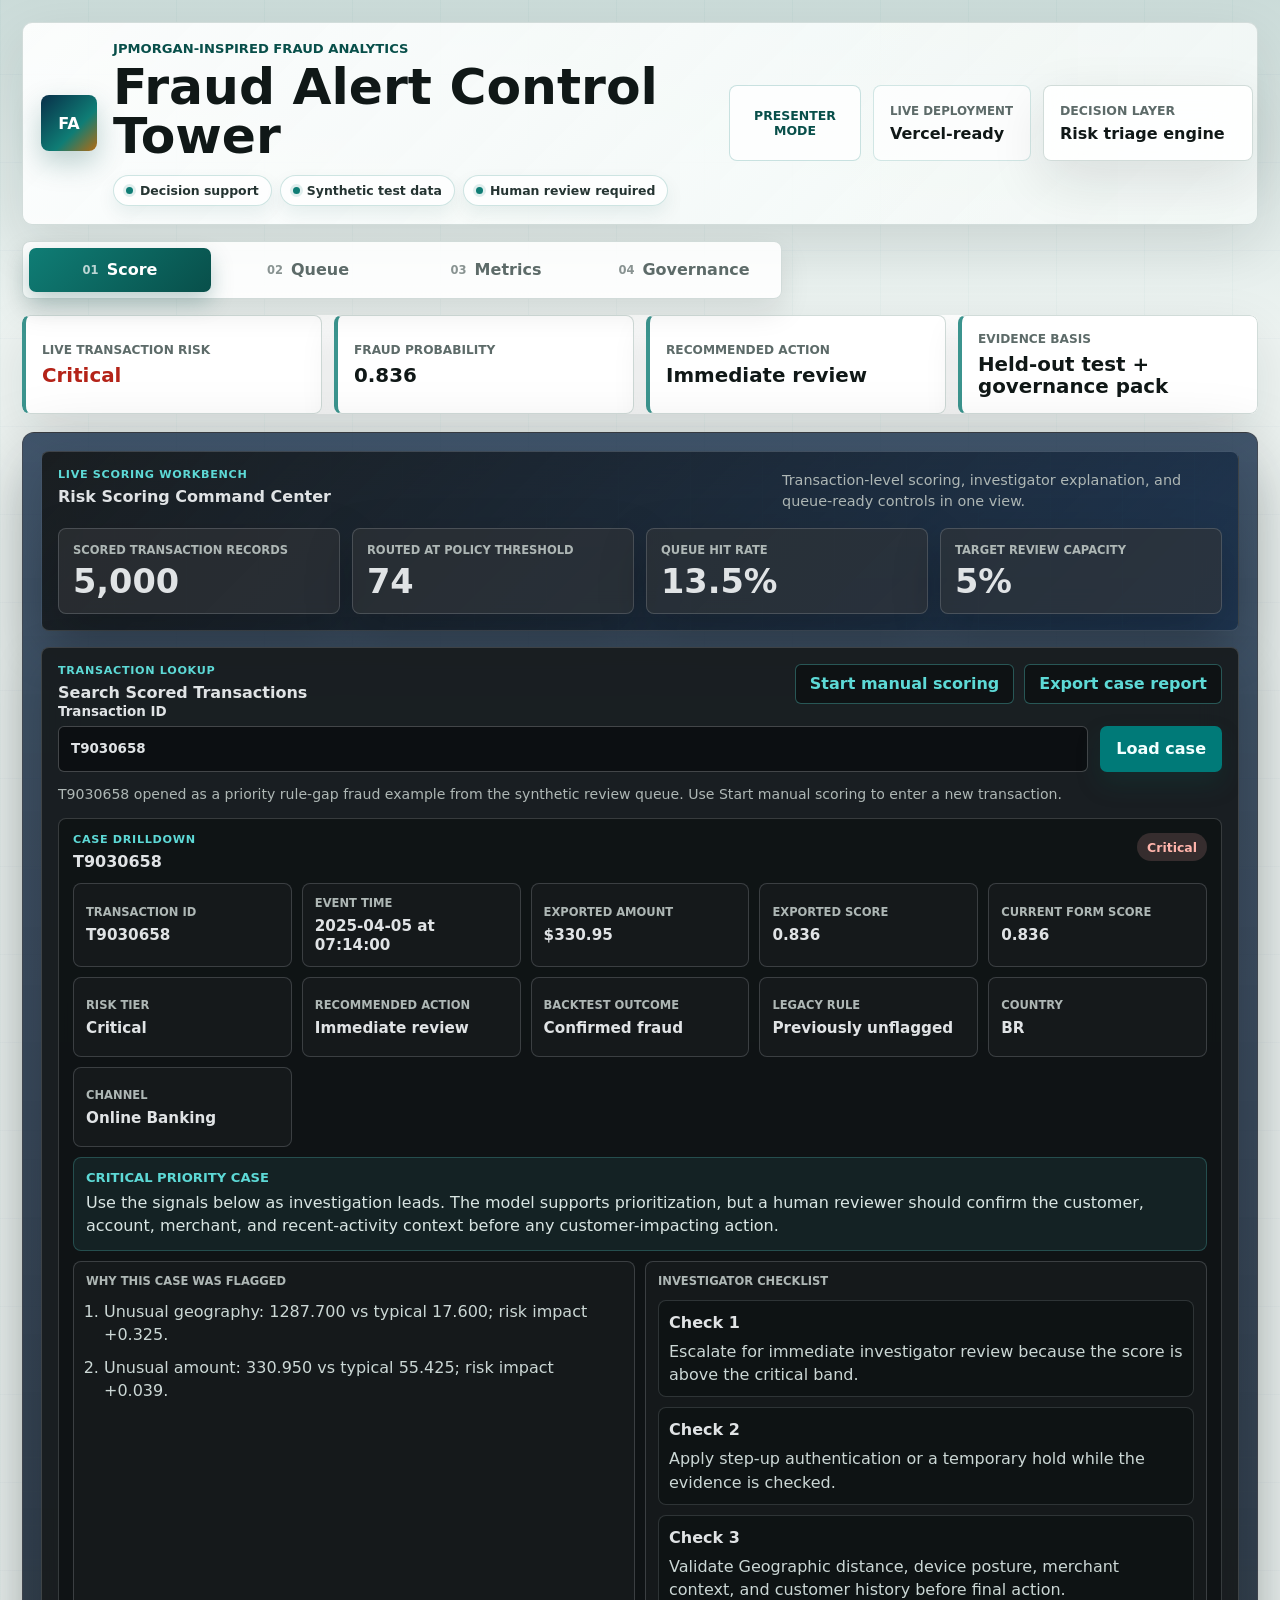
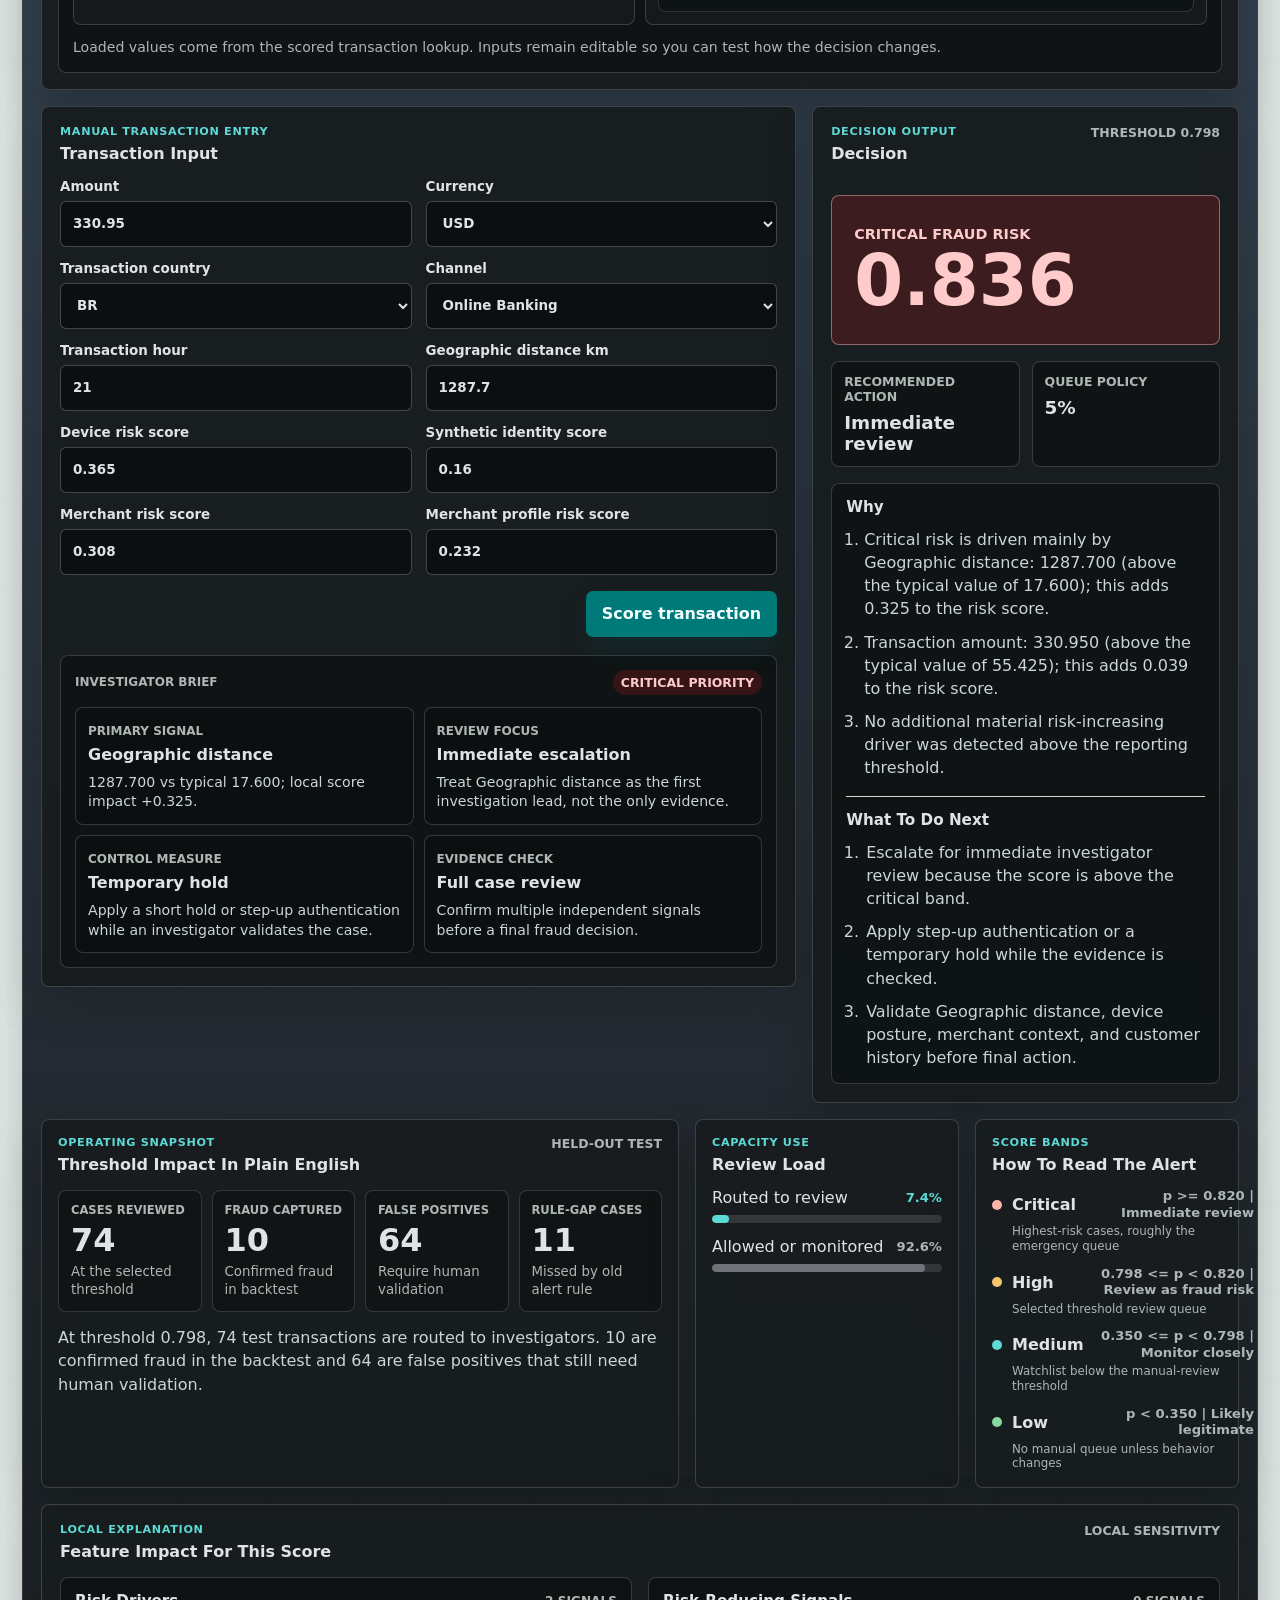
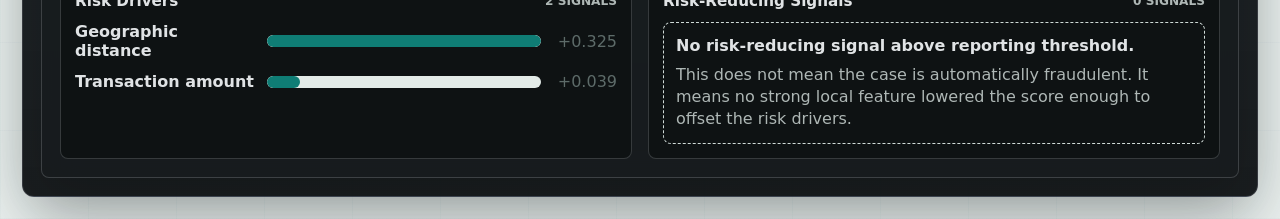
==== app/index.html @ 6a403999 "Polish reviewer-ready app defaults" ====
<!doctype html>
<html lang="en">
  <head>
    <meta charset="utf-8" />
    <meta name="viewport" content="width=device-width, initial-scale=1" />
    <title>Fraud Alert Control Tower</title>
    <link rel="icon" href="data:image/svg+xml,%3Csvg xmlns='http://www.w3.org/2000/svg' viewBox='0 0 64 64'%3E%3Crect width='64' height='64' rx='10' fill='%23084f4a'/%3E%3Ctext x='32' y='39' font-size='22' text-anchor='middle' fill='white' font-family='Arial' font-weight='700'%3EFA%3C/text%3E%3C/svg%3E" />
    <link rel="stylesheet" href="./styles.css" />
  </head>
  <body>
    <main class="app-shell">
      <section class="workspace">
        <header class="topbar">
          <div class="brand-cluster">
            <div class="brand-mark" aria-hidden="true">FA</div>
            <div>
              <p class="eyebrow">JPMorgan-inspired fraud analytics</p>
              <h1>Fraud Alert Control Tower</h1>
              <div class="system-badges" aria-label="System status">
                <span><i aria-hidden="true"></i>Decision support</span>
                <span><i aria-hidden="true"></i>Synthetic test data</span>
                <span><i aria-hidden="true"></i>Human review required</span>
              </div>
            </div>
          </div>
          <div class="topbar-stack">
            <button id="presenterModeToggle" class="presenter-toggle" type="button" aria-pressed="false">
              Presenter Mode
            </button>
            <div class="deployment-chip">
              <span>Live deployment</span>
              <strong>Vercel-ready</strong>
            </div>
            <div class="model-chip">
              <span class="chip-label">Decision layer</span>
              <strong id="modelName">Risk triage engine</strong>
            </div>
          </div>
        </header>

        <nav class="tabbar" aria-label="Control tower views">
          <button class="tab-button active build-explain" type="button" data-tab="score" data-build-note="Uses exported model logic in model.json, frontend scoring in app.js, and selected fraud features to calculate the transaction risk score."><span>01</span> Score</button>
          <button class="tab-button build-explain" type="button" data-tab="queue" data-build-note="Uses scored transaction records from dashboard-data.json and transaction-lookup.json to prioritize investigator workload."><span>02</span> Queue</button>
          <button class="tab-button build-explain" type="button" data-tab="metrics" data-build-note="Shows held-out test results, false positives, fraud capture, threshold capacity, and alert economics."><span>03</span> Metrics</button>
          <button class="tab-button build-explain" type="button" data-tab="governance" data-build-note="Summarizes the model card, threshold memo, human-review control, production limitations, and monitoring plan."><span>04</span> Governance</button>
        </nav>

        <section class="panel live-strip" aria-live="polite">
          <div>
            <span>Live transaction risk</span>
            <strong id="liveRiskTier" class="critical">Critical</strong>
          </div>
          <div>
            <span>Fraud probability</span>
            <strong id="liveProbability">0.836</strong>
          </div>
          <div>
            <span>Recommended action</span>
            <strong id="liveAction">Immediate review</strong>
          </div>
          <div>
            <span>Evidence basis</span>
            <strong id="liveModelName">Held-out test + governance pack</strong>
          </div>
        </section>

        <section id="scoreView" class="tab-view active analyst-score-view">
          <section class="analyst-command-panel build-explain" aria-label="Score command center overview" data-build-note="This score view combines the exported model, the live transaction form, local explanation logic, and queue policy into one analyst workbench.">
            <div class="analyst-command-title">
              <div>
                <span class="analyst-kicker">Live scoring workbench</span>
                <h2>Risk Scoring Command Center</h2>
              </div>
              <p>Transaction-level scoring, investigator explanation, and queue-ready controls in one view.</p>
            </div>
            <div class="analyst-overview-grid">
              <article>
                <span>Scored transaction records</span>
                <strong>5,000</strong>
              </article>
              <article>
                <span>Routed at policy threshold</span>
                <strong>74</strong>
              </article>
              <article>
                <span>Queue hit rate</span>
                <strong>13.5%</strong>
              </article>
              <article>
                <span>Target review capacity</span>
                <strong>5%</strong>
              </article>
            </div>
          </section>

          <section class="analyst-panel lookup-panel" aria-label="Transaction case lookup">
            <div class="analyst-panel-header lookup-header">
              <div>
                <span class="analyst-kicker">Transaction lookup</span>
                <h2>Search Scored Transactions</h2>
              </div>
              <div class="lookup-actions">
                <button id="resetManualScoring" class="secondary-button" type="button">
                  Start manual scoring
                </button>
                <button id="exportCaseReport" class="secondary-button build-explain" type="button" disabled data-build-note="Generates an investigator-ready CSV report from the selected transaction, score, explanation, next steps, and governance notes.">
                  Export case report
                </button>
              </div>
            </div>
            <div class="lookup-grid">
              <label>
                Transaction ID
                <input id="transactionSearchInput" name="transactionSearchInput" list="transactionIdOptions" placeholder="Try T9030658" value="T9030658" autocomplete="off" />
              </label>
              <button id="loadTransactionButton" class="primary-button" type="button">
                Load case
              </button>
              <datalist id="transactionIdOptions"></datalist>
            </div>
            <p id="lookupStatus" class="lookup-status">
              T9030658 opened as a priority rule-gap fraud example from the synthetic review queue.
            </p>
            <section id="caseDrilldownPanel" class="case-drilldown-panel" hidden></section>
          </section>

          <section class="analyst-workbench-grid">
            <form id="transactionForm" class="panel input-panel analyst-panel">
              <div class="panel-header analyst-panel-header">
                <div>
                  <span class="analyst-kicker">Manual transaction entry</span>
                  <h2>Transaction Input</h2>
                </div>
              </div>

              <div class="form-grid">
                <label>
                  Amount
                  <input id="amount" name="amount" type="number" min="0" step="0.01" value="330.95" />
                </label>

                <label>
                  Currency
                  <select id="currency" name="currency">
                    <option value="USD" selected>USD</option>
                  </select>
                </label>

                <label>
                  Transaction country
                  <select id="txn_country" name="txn_country">
                    <option value="BR" selected>BR</option>
                  </select>
                </label>

                <label>
                  Channel
                  <select id="channel" name="channel">
                    <option value="Online Banking" selected>Online Banking</option>
                  </select>
                </label>

                <label>
                  Transaction hour
                  <input id="txn_hour" name="txn_hour" type="number" min="0" max="23" step="1" value="21" />
                </label>

                <label>
                  Geographic distance km
                  <input id="geo_distance_km" name="geo_distance_km" type="number" min="0" step="0.1" value="1287.7" />
                </label>

                <label>
                  Device risk score
                  <input id="device_risk_score" name="device_risk_score" type="number" min="0" max="1" step="0.001" value="0.365" />
                </label>

                <label>
                  Synthetic identity score
                  <input id="synthetic_identity_score" name="synthetic_identity_score" type="number" min="0" max="1" step="0.001" value="0.160" />
                </label>

                <label>
                  Merchant risk score
                  <input id="merchant_risk_score" name="merchant_risk_score" type="number" min="0" max="1" step="0.001" value="0.308" />
                </label>

                <label>
                  Merchant profile risk score
                  <input id="merchant_profile_risk_score" name="merchant_profile_risk_score" type="number" min="0" max="1" step="0.001" value="0.232" />
                </label>
              </div>

              <div class="actions">
                <button class="primary-button" type="submit">
                  Score transaction
                </button>
              </div>

              <section class="investigator-brief" aria-live="polite">
                <div class="brief-header">
                  <span>Investigator Brief</span>
                  <strong id="briefTier">Critical priority</strong>
                </div>
                <div class="brief-grid">
                  <article>
                    <span>Primary signal</span>
                    <strong id="briefSignal">Geographic distance</strong>
                    <p id="briefSignalDetail">1287.7 km vs typical 17.6 km; strongest risk driver.</p>
                  </article>
                  <article>
                    <span>Review focus</span>
                    <strong id="briefFocus">Rule-gap review</strong>
                    <p id="briefFocusDetail">Backtest fraud case missed by the old alert rule.</p>
                  </article>
                  <article>
                    <span>Control measure</span>
                    <strong id="briefControl">Manual review first</strong>
                    <p id="briefControlDetail">Validate evidence before any customer-impacting action.</p>
                  </article>
                  <article>
                    <span>Evidence check</span>
                    <strong id="briefEvidence">Confirmed in backtest</strong>
                    <p id="briefEvidenceDetail">Use as a demo case for fraud capture beyond legacy rules.</p>
                  </article>
                </div>
              </section>
            </form>

            <aside class="panel result-panel analyst-panel">
              <div class="panel-header analyst-panel-header">
                <div>
                  <span class="analyst-kicker">Decision output</span>
                  <h2>Decision</h2>
                </div>
                <span id="thresholdLabel" class="muted-label">Threshold</span>
              </div>

              <div id="decisionBadge" class="decision-badge monitor">
                <span id="decisionText">Critical fraud risk</span>
                <strong id="probabilityText">0.836</strong>
              </div>

              <div class="metric-row">
                <div>
                  <span>Recommended action</span>
                  <strong id="priorityText">Immediate review</strong>
                </div>
                <div>
                  <span>Queue policy</span>
                  <strong id="capacityText">5%</strong>
                </div>
              </div>

              <div class="explanation-box build-explain" data-build-note="Uses local sensitivity-style explanations to show which transaction features increased or reduced the risk score.">
                <h3>Why</h3>
                <ol id="reasonList">
                  <li>Critical risk is driven mainly by geographic distance: 1287.7 km versus a typical value of 17.6 km.</li>
                  <li>Transaction amount is above the normal profile: $330.95 versus a typical value near $55.43.</li>
                </ol>
                <div class="response-plan">
                  <h3>What To Do Next</h3>
                  <ol id="actionList">
                    <li>Open investigator review before taking any customer-impacting action.</li>
                    <li>Check device, location, account history, and recent activity.</li>
                    <li>Use step-up verification if the evidence remains suspicious.</li>
                  </ol>
                </div>
              </div>
            </aside>
          </section>

          <section class="analyst-analytics-grid" aria-label="Score operating context">
            <article class="analyst-panel score-economics-card">
              <div class="analyst-panel-header">
                <div>
                  <span class="analyst-kicker">Operating snapshot</span>
                  <h2>Threshold Impact In Plain English</h2>
                </div>
                <span class="muted-label">Held-out test</span>
              </div>
              <div class="score-context-grid">
                <div>
                  <span>Cases reviewed</span>
                  <strong id="scoreContextReviewed">74</strong>
                  <small>At the selected threshold</small>
                </div>
                <div>
                  <span>Fraud captured</span>
                  <strong id="scoreContextFraudCaptured">10</strong>
                  <small>Confirmed fraud in backtest</small>
                </div>
                <div>
                  <span>False positives</span>
                  <strong id="scoreContextFalsePositives">64</strong>
                  <small>Require human validation</small>
                </div>
                <div>
                  <span>Rule-gap cases</span>
                  <strong id="scoreContextRuleGap">11</strong>
                  <small>Missed by old alert rule</small>
                </div>
              </div>
              <p id="scoreContextNarrative" class="score-context-note">At threshold 0.798, 74 held-out test transactions are routed to investigators. 10 are confirmed fraud in the backtest and 64 are false positives that still need human validation.</p>
            </article>

            <article class="analyst-panel analyst-side-card">
              <div class="analyst-panel-header">
                <div>
                  <span class="analyst-kicker">Capacity use</span>
                  <h2>Review Load</h2>
                </div>
              </div>
              <div class="analyst-progress-row">
                <span>Routed to review</span>
                <strong id="scoreReviewRateText">7.4%</strong>
                <div><span id="scoreReviewRateBar" style="width: 7.4%"></span></div>
              </div>
              <div class="analyst-progress-row muted">
                <span>Allowed or monitored</span>
                <strong id="scoreMonitorRateText">92.6%</strong>
                <div><span id="scoreMonitorRateBar" style="width: 92.6%"></span></div>
              </div>
            </article>

            <article class="analyst-panel analyst-side-card">
              <div class="analyst-panel-header">
                <div>
                  <span class="analyst-kicker">Score bands</span>
                  <h2>How To Read The Alert</h2>
                </div>
              </div>
              <div class="analyst-distribution-list score-band-list">
                <div><span class="dot critical"></span><strong>Critical</strong><em>p >= 0.820 | Immediate review</em><small>Highest-risk emergency queue</small></div>
                <div><span class="dot high"></span><strong>High</strong><em>0.798 <= p < 0.820 | Review as fraud risk</em><small>Selected threshold review queue</small></div>
                <div><span class="dot medium"></span><strong>Medium</strong><em>0.350 <= p < 0.798 | Monitor closely</em><small>Watchlist below manual-review threshold</small></div>
                <div><span class="dot low"></span><strong>Low</strong><em>p < 0.350 | Likely legitimate</em><small>No manual queue unless behavior changes</small></div>
              </div>
            </article>
          </section>

          <section class="panel lower-panel analyst-panel">
            <div class="panel-header analyst-panel-header">
              <div>
                <span class="analyst-kicker">Local explanation</span>
                <h2>Feature Impact For This Score</h2>
              </div>
              <span class="muted-label">Local sensitivity</span>
            </div>
            <div class="feature-impact-grid">
              <section class="feature-impact-group">
                <div class="feature-group-header">
                  <h3>Risk Drivers</h3>
                  <span id="riskDriverCount">0 signals</span>
                </div>
                <div id="riskFeatureBars" class="feature-bars"></div>
              </section>
              <section class="feature-impact-group">
                <div class="feature-group-header">
                  <h3>Risk-Reducing Signals</h3>
                  <span id="protectiveSignalCount">0 signals</span>
                </div>
                <div id="protectiveFeatureBars" class="feature-bars"></div>
              </section>
            </div>
          </section>
        </section>

        <section id="queueView" class="tab-view ops-view">
          <section class="view-command-panel build-explain" aria-label="Queue command center overview" data-build-note="This queue view turns model scores into an investigator workflow with routing bands, filters, rule-gap cases, and case drilldowns.">
            <div class="view-command-title">
              <div>
                <span class="analyst-kicker">Investigator operations</span>
                <h2>Queue Command Center</h2>
              </div>
              <p>Prioritize the cases most worth human review, expose rule-gap transactions, and keep workload aligned to analyst capacity.</p>
            </div>
            <div class="view-command-grid">
              <article>
                <span>Routing objective</span>
                <strong>Review highest risk first</strong>
              </article>
              <article>
                <span>Human control</span>
                <strong>Investigator validates</strong>
              </article>
              <article>
                <span>Alert policy</span>
                <strong>Capacity constrained</strong>
              </article>
            </div>
          </section>

          <section class="kpi-grid">
            <div class="panel kpi-card">
              <span>Review queue</span>
              <strong id="queueSize">74</strong>
            </div>
            <div class="panel kpi-card">
              <span>Frauds in queue</span>
              <strong id="fraudsInQueue">10</strong>
            </div>
            <div class="panel kpi-card">
              <span>Queue hit rate</span>
              <strong id="queueHitRate">13.5%</strong>
            </div>
            <div class="panel kpi-card">
              <span>Rule-gap cases</span>
              <strong id="missedOldAlerts">11</strong>
            </div>
          </section>

          <section class="queue-command-grid">
            <section class="panel queue-command-card">
              <div class="panel-header">
                <h2>Review Policy</h2>
                <span class="muted-label">Capacity threshold</span>
              </div>
              <div class="queue-command-metrics">
                <div>
                  <span>Review rate</span>
                  <strong id="queueReviewRate">7.4%</strong>
                </div>
                <div>
                  <span>Threshold</span>
                  <strong id="queueThreshold">0.798</strong>
                </div>
                <div>
                  <span>Fraud capture</span>
                  <strong id="queueCaptureRate">25.0%</strong>
                </div>
                <div>
                  <span>False positives</span>
                  <strong id="queueFalsePositiveLoad">64</strong>
                </div>
              </div>
            </section>

            <section class="panel queue-command-card">
              <div class="panel-header">
                <h2>Routing Bands</h2>
                <span class="muted-label">Policy definitions</span>
              </div>
              <div id="priorityLaneList" class="priority-lanes"></div>
            </section>

            <section class="panel queue-command-card">
              <div class="panel-header">
                <h2>Review Controls</h2>
                <span class="muted-label">Human review</span>
              </div>
              <ul id="queueControlChecks" class="control-checks"></ul>
            </section>
          </section>

          <section class="panel queue-panel">
            <div class="panel-header">
              <h2>Highest-Risk Cases</h2>
              <span class="muted-label">Investigator queue</span>
            </div>
            <section class="queue-filter-bar" aria-label="Queue filters">
              <label>
                Priority
                <select id="queueTierFilter">
                  <option value="all">All priorities</option>
                  <option value="Critical">Critical</option>
                  <option value="High">High</option>
                  <option value="Medium">Medium</option>
                  <option value="Low">Low</option>
                </select>
              </label>
              <label>
                Backtest outcome
                <select id="queueOutcomeFilter">
                  <option value="all">All outcomes</option>
                  <option value="fraud">Confirmed fraud</option>
                  <option value="non_fraud">Not fraud</option>
                </select>
              </label>
              <label>
                Country
                <select id="queueCountryFilter">
                  <option value="all">All countries</option>
                </select>
              </label>
              <label>
                Channel
                <select id="queueChannelFilter">
                  <option value="all">All channels</option>
                </select>
              </label>
              <label>
                Legacy rule
                <select id="queueRuleFilter">
                  <option value="all">All rule statuses</option>
                  <option value="missed">Rule-gap cases</option>
                  <option value="hit">Rule signal present</option>
                </select>
              </label>
              <label>
                Transaction ID
                <input id="queueSearchFilter" type="search" placeholder="Search queue ID" />
              </label>
              <button id="queueClearFilters" class="secondary-button" type="button">
                Clear
              </button>
            </section>
            <p id="queueFilterSummary" class="queue-filter-summary"></p>
            <div id="caseList" class="case-list"></div>
          </section>
        </section>

        <section id="metricsView" class="tab-view ops-view">
          <section class="view-command-panel build-explain" aria-label="Metrics command center overview" data-build-note="This metrics view translates model performance into fraud capture, false positives, review capacity, segment validation, and cost trade-offs.">
            <div class="view-command-title">
              <div>
                <span class="analyst-kicker">Analyst evidence</span>
                <h2>Metrics Command Center</h2>
              </div>
              <p>Translate model performance into fraud capture, false-positive load, review cost, and threshold trade-offs.</p>
            </div>
            <div class="view-command-grid">
              <article>
                <span>Operating decision</span>
                <strong>Set review capacity and threshold</strong>
              </article>
              <article>
                <span>Operating lens</span>
                <strong>Precision vs capacity</strong>
              </article>
              <article>
                <span>Business lens</span>
                <strong>Fraud saved vs review cost</strong>
              </article>
            </div>
          </section>

          <section class="metrics-command-grid">
            <section class="panel metrics-scorecard-panel">
              <div class="panel-header">
                <h2>Analyst Scorecard</h2>
                <span id="championModelBadge" class="muted-label">Operating evidence</span>
              </div>
              <div class="scorecard-grid">
                <div>
                  <span>Ranking quality</span>
                  <strong id="scorecardPrAuc">0.141</strong>
                  <small id="scorecardPrAucBench">Held-out validation</small>
                </div>
                <div>
                  <span>Fraud capture</span>
                  <strong id="scorecardCapture">25.0%</strong>
                  <small id="scorecardCaptureBench">At review threshold</small>
                </div>
                <div>
                  <span>Queue precision</span>
                  <strong id="scorecardHitRate">13.5%</strong>
                  <small id="scorecardHitBench">Fraud share in reviewed cases</small>
                </div>
                <div>
                  <span>Review rate</span>
                  <strong id="scorecardReviewRate">7.4%</strong>
                  <small id="scorecardReviewCount">74 of 1,000 test transactions</small>
                </div>
              </div>
              <p id="scorecardNarrative" class="metrics-note">This operating view translates fraud ranking into a review queue: 7.4% of held-out test transactions are routed to investigators, with capture, precision, and false-positive load shown together.</p>
            </section>

            <section class="panel metrics-matrix-panel">
              <div class="panel-header">
                <h2>Outcome Matrix</h2>
                <span class="muted-label">Held-out test set</span>
              </div>
              <div class="confusion-boards">
                <section class="confusion-board">
                  <h3>Risk Triage Policy</h3>
                  <div class="confusion-grid">
                    <div class="confusion-cell caught">
                      <span>True positives</span>
                      <strong id="championTp">10</strong>
                    </div>
                    <div class="confusion-cell false-positive">
                      <span>False positives</span>
                      <strong id="championFp">64</strong>
                    </div>
                    <div class="confusion-cell missed">
                      <span>False negatives</span>
                      <strong id="championFn">30</strong>
                    </div>
                    <div class="confusion-cell cleared">
                      <span>True negatives</span>
                      <strong id="championTn">896</strong>
                    </div>
                  </div>
                </section>
                <section class="confusion-board">
                  <h3>Rules Baseline</h3>
                  <div class="confusion-grid">
                    <div class="confusion-cell caught">
                      <span>True positives</span>
                      <strong id="oldTp">8</strong>
                    </div>
                    <div class="confusion-cell false-positive">
                      <span>False positives</span>
                      <strong id="oldFp">14</strong>
                    </div>
                    <div class="confusion-cell missed">
                      <span>False negatives</span>
                      <strong id="oldFn">32</strong>
                    </div>
                    <div class="confusion-cell cleared">
                      <span>True negatives</span>
                      <strong id="oldTn">946</strong>
                    </div>
                  </div>
                </section>
              </div>
            </section>
          </section>

          <section class="panel metrics-takeaway-panel">
            <div class="panel-header">
              <h2>Analyst Takeaways</h2>
              <span class="muted-label">Decision rationale</span>
            </div>
            <ul id="metricsTakeaways" class="metrics-takeaways"></ul>
          </section>

          <section class="content-grid">
            <section class="panel model-trust-panel build-explain" data-build-note="This section answers model-risk questions a fraud analyst may challenge: calibration, explanation method, false positives, and drift response.">
              <div class="panel-header">
                <h2>Model Trust Answers</h2>
                <span class="muted-label">Reviewer challenge log</span>
              </div>
              <div class="trust-answer-grid">
                <article>
                  <span>Probability use</span>
                  <strong>Ranking score, not production odds</strong>
                  <p id="probabilityTrustNote">Backtest thresholding is supported; production calibration remains an approval gate.</p>
                </article>
                <article>
                  <span>Explanation method</span>
                  <strong>Local sensitivity evidence</strong>
                  <p>Current explanations show local score drivers; real SHAP is the next technical upgrade before production.</p>
                </article>
                <article>
                  <span>False-positive control</span>
                  <strong id="falsePositiveTrustNote">Human validation required</strong>
                  <p>No customer-impacting action is taken from the score alone.</p>
                </article>
                <article>
                  <span>Drift response</span>
                  <strong>Monitor weekly</strong>
                  <p>Track score mix, top drivers, segment outcomes, and investigator feedback after deployment.</p>
                </article>
              </div>
            </section>

            <section class="panel segment-validation-panel build-explain" data-build-note="Calculates segment-level validation from scored transaction records by risk tier, channel, country, and amount band.">
              <div class="panel-header">
                <h2>Segment Validation</h2>
                <span class="muted-label">Country, channel, amount, tier</span>
              </div>
              <p id="segmentValidationNote" class="metrics-note"></p>
              <div class="table-wrap">
                <table>
                  <thead>
                    <tr>
                      <th>Segment</th>
                      <th>Transactions</th>
                      <th>Reviewed</th>
                      <th>Hit rate</th>
                      <th>Avg score</th>
                    </tr>
                  </thead>
                  <tbody id="segmentValidationRows"></tbody>
                </table>
              </div>
            </section>
          </section>

          <section class="content-grid">
            <section class="panel">
              <div class="panel-header">
                <h2>Pilot Recommendation</h2>
                <span class="muted-label">Shadow-mode control</span>
              </div>
              <ul id="pilotRecommendationList" class="recommendation-list"></ul>
            </section>

            <section class="panel">
              <div class="panel-header">
                <h2>Feature Importance</h2>
                <span class="muted-label">Top operating drivers</span>
              </div>
              <div id="globalFeatureBars" class="feature-bars compact"></div>
            </section>
          </section>

          <section class="panel lower-panel">
            <div class="panel-header">
              <h2>Capacity Thresholds</h2>
              <span class="muted-label">Capacity ladder</span>
            </div>
            <section class="capacity-simulator" aria-label="Threshold capacity simulator">
              <div class="capacity-slider-row">
                <label>
                  Review capacity
                  <input id="capacityPolicySlider" type="range" min="0" max="4" step="1" value="2" />
                </label>
                <strong id="capacityPolicyLabel">5%</strong>
              </div>
              <div class="capacity-sim-grid">
                <div>
                  <span>Threshold</span>
                  <strong id="capacitySimThreshold">0.798</strong>
                </div>
                <div>
                  <span>Reviews</span>
                  <strong id="capacitySimReviews">74</strong>
                </div>
                <div>
                  <span>Fraud capture</span>
                  <strong id="capacitySimCapture">25.0%</strong>
                </div>
                <div>
                  <span>False positives</span>
                  <strong id="capacitySimFalsePositives">64</strong>
                </div>
                <div>
                  <span>Review cost change</span>
                  <strong id="capacitySimCostDelta">$0</strong>
                </div>
              </div>
              <p id="capacitySimNarrative" class="metrics-note"></p>
            </section>
            <div class="table-wrap">
              <table>
                <thead>
                  <tr>
                    <th>Policy</th>
                    <th>Threshold</th>
                    <th>Test reviews</th>
                    <th>Hit rate</th>
                    <th>Fraud capture</th>
                    <th>Exact top-K hit</th>
                  </tr>
                </thead>
                <tbody id="capacityRows"></tbody>
              </table>
            </div>
          </section>

          <section class="panel lower-panel">
            <div class="panel-header">
              <h2>Business Impact</h2>
              <span class="muted-label">Alert economics</span>
            </div>
            <div class="economics-grid">
              <div>
                <span>Additional fraud caught</span>
                <strong id="incrementalFraudCaught">+2</strong>
              </div>
              <div>
                <span>Additional reviews</span>
                <strong id="incrementalReviews">+52</strong>
              </div>
              <div>
                <span>Illustrative review spend</span>
                <strong id="incrementalReviewSpend">$416</strong>
              </div>
              <div>
                <span>Illustrative net impact</span>
                <strong id="illustrativeNetImpact">$584</strong>
              </div>
            </div>
            <p class="economics-note" id="economicsNote">Illustrative sensitivity: $8 review cost per case and $500 avoided loss per captured fraud. Synthetic data only.</p>
          </section>
        </section>

        <section id="governanceView" class="tab-view ops-view">
          <section class="view-command-panel build-explain" aria-label="Governance command center overview" data-build-note="This governance view collects responsible-AI controls, model-card limits, threshold policy, approval gates, and monitoring ownership.">
            <div class="view-command-title">
              <div>
                <span class="analyst-kicker">Responsible AI controls</span>
                <h2>Governance Command Center</h2>
              </div>
              <p>Document how the model should be used, what it cannot decide alone, and what controls are required before production.</p>
            </div>
            <div class="view-command-grid">
              <article>
                <span>Model use</span>
                <strong>Decision support only</strong>
              </article>
              <article>
                <span>Approval gate</span>
                <strong>Real-data validation</strong>
              </article>
              <article>
                <span>Final authority</span>
                <strong>Human investigator</strong>
              </article>
            </div>
          </section>

          <section class="kpi-grid governance-kpis">
            <div class="panel kpi-card">
              <span>Model use</span>
              <strong>Decision support</strong>
            </div>
            <div class="panel kpi-card">
              <span>Data status</span>
              <strong>Synthetic</strong>
            </div>
            <div class="panel kpi-card">
              <span>Human review</span>
              <strong>Required</strong>
            </div>
            <div class="panel kpi-card">
              <span>Production status</span>
              <strong>Prototype</strong>
            </div>
          </section>

          <section class="content-grid">
            <section class="panel governance-panel">
              <div class="panel-header">
                <h2>Model Card Summary</h2>
                <span class="muted-label">Responsible AI</span>
              </div>
              <dl class="governance-list">
                <div>
                  <dt>Intended use</dt>
                  <dd>Prioritize transaction review queues and provide investigator-facing explanations.</dd>
                </div>
                <div>
                  <dt>Not approved for</dt>
                  <dd>Automatic account blocking, eligibility decisions, or production use without real-data validation.</dd>
                </div>
                <div>
                  <dt>Primary controls</dt>
                  <dd>Leakage prevention, threshold validation, explainability, human review, and queue monitoring.</dd>
                </div>
              </dl>
            </section>

            <section class="panel governance-panel">
              <div class="panel-header">
                <h2>Operating Policy</h2>
                <span class="muted-label">Threshold memo</span>
              </div>
              <dl class="governance-list">
                <div>
                  <dt>Recommended threshold</dt>
                  <dd id="governanceThreshold">0.798</dd>
                </div>
                <div>
                  <dt>Target capacity</dt>
                  <dd id="governanceCapacity">5%</dd>
                </div>
                <div>
                  <dt>Trade-off</dt>
                  <dd>Higher fraud capture at the selected review capacity, with false positives requiring investigator validation.</dd>
                </div>
              </dl>
            </section>
          </section>

          <section class="panel lower-panel build-explain" data-build-note="Frames calibration, segment validation, explainability, and drift monitoring as production approval gates instead of claiming the prototype is production-ready.">
            <div class="panel-header">
              <h2>Model Trust Checklist</h2>
              <span class="muted-label">Risk analyst review</span>
            </div>
            <div class="trust-check-grid">
              <article>
                <span>Calibration</span>
                <strong>Approval gate</strong>
                <p>Use the current score for ranking and queue routing. Before production, compare score bands with observed fraud rates and recalibrate if required.</p>
              </article>
              <article>
                <span>Segment validation</span>
                <strong>Required before rollout</strong>
                <p>Review performance by country, channel, amount band, and risk tier so one segment does not absorb excessive false positives.</p>
              </article>
              <article>
                <span>Explainability</span>
                <strong>Analyst-readable now</strong>
                <p>Local sensitivity explanations support investigation. A real SHAP layer would strengthen formal model-risk evidence.</p>
              </article>
              <article>
                <span>Drift monitoring</span>
                <strong>Weekly operating control</strong>
                <p>Monitor score distribution, top drivers, queue hit rate, false positives, and investigator dispositions.</p>
              </article>
            </div>
          </section>

          <section class="governance-command-grid">
            <section class="panel governance-readiness-panel">
              <div class="panel-header">
                <h2>Readiness Assessment</h2>
                <span class="muted-label">Model risk view</span>
              </div>
              <div class="readiness-grid">
                <div>
                  <span>Backtest evidence</span>
                  <strong>Complete</strong>
                  <p>Held-out test metrics, threshold strategy, queue economics, and local explanations are documented.</p>
                </div>
                <div>
                  <span>Production blocker</span>
                  <strong>Real-data validation</strong>
                  <p>Synthetic data is suitable for demonstration, but not enough for customer-impacting deployment.</p>
                </div>
                <div>
                  <span>Human control</span>
                  <strong>Mandatory review</strong>
                  <p>The model routes cases and explains risk; investigators remain accountable for final decisions.</p>
                </div>
                <div>
                  <span>Monitoring state</span>
                  <strong>Designed</strong>
                  <p>Monitoring controls are specified, but would need live alerting and ownership before launch.</p>
                </div>
              </div>
            </section>

            <section class="panel governance-evidence-panel">
              <div class="panel-header">
                <h2>Audit Evidence Pack</h2>
                <span class="muted-label">Submission links</span>
              </div>
              <div class="evidence-links">
                <a href="./docs/governance/model_card.md">Model card</a>
                <a href="./docs/governance/threshold_strategy_memo.md">Threshold memo</a>
                <a href="./docs/governance/governance_summary.md">Governance summary</a>
                <a href="./docs/reports/progress_report_step_03.md">Model selection report</a>
                <a href="./docs/reports/progress_report_step_04.md">Explainability report</a>
                <a href="./presentation/fraud-alert-control-tower-executive-story.pptx">Executive deck</a>
              </div>
            </section>
          </section>

          <details class="panel lower-panel governance-detail-panel">
            <summary>
              <span>
                <strong>Model Risk Register</strong>
                <small>Controls and owners</small>
              </span>
              <em>Open details</em>
            </summary>
            <div class="risk-register-grid governance-detail-body">
              <article>
                <span>Data realism</span>
                <strong>Synthetic-data limitation</strong>
                <p>Validate on representative transaction data before production or customer-impacting use.</p>
                <small>Owner: Data Science + Model Risk</small>
              </article>
              <article>
                <span>False positives</span>
                <strong>Customer friction risk</strong>
                <p>Use human review, step-up verification, and segment monitoring before any blocking action.</p>
                <small>Owner: Fraud Operations</small>
              </article>
              <article>
                <span>Leakage</span>
                <strong>Training contamination risk</strong>
                <p>Exclude IDs, target labels, and historical alert outputs from modeling features; repeat leakage checks.</p>
                <small>Owner: Analytics Engineering</small>
              </article>
              <article>
                <span>Drift</span>
                <strong>Changing fraud patterns</strong>
                <p>Monitor score distribution, feature drivers, country/channel mix, and investigator outcomes.</p>
                <small>Owner: Model Monitoring</small>
              </article>
            </div>
          </details>

          <details class="panel lower-panel governance-detail-panel">
            <summary>
              <span>
                <strong>Approval Gates</strong>
                <small>Before production</small>
              </span>
              <em>Open details</em>
            </summary>
            <ol class="approval-gates governance-detail-body">
              <li>
                <strong>Real-data validation</strong>
                <span>Confirm performance on representative production-like transactions.</span>
              </li>
              <li>
                <strong>Probability calibration</strong>
                <span>Check whether score bands match observed fraud rates before operational use.</span>
              </li>
              <li>
                <strong>Model risk review</strong>
                <span>Review feature lineage, leakage controls, threshold policy, and limitations.</span>
              </li>
              <li>
                <strong>Investigator UAT</strong>
                <span>Test explanations and queue workflow with analysts before rollout.</span>
              </li>
              <li>
                <strong>Live monitoring</strong>
                <span>Deploy drift, hit-rate, false-positive, and capacity alerts with named owners.</span>
              </li>
            </ol>
          </details>

          <details class="panel lower-panel governance-detail-panel">
            <summary>
              <span>
                <strong>Monitoring Controls</strong>
                <small>Operational governance</small>
              </span>
              <em>Open details</em>
            </summary>
            <div class="control-grid governance-detail-body">
              <article>
                <span>Daily capacity</span>
                <strong>Queue size vs staffing capacity</strong>
                <p>Alert when review volume exceeds staffing plan or the target queue rate.</p>
                <small>Owner: Fraud Ops</small>
              </article>
              <article>
                <span>Weekly quality</span>
                <strong>Hit rate and fraud capture trend</strong>
                <p>Track whether capture and precision are stable after threshold changes.</p>
                <small>Owner: Analytics</small>
              </article>
              <article>
                <span>Weekly fairness proxy</span>
                <strong>False positives by country and channel</strong>
                <p>Check whether specific segments create unusual customer friction.</p>
                <small>Owner: Analytics + Compliance</small>
              </article>
              <article>
                <span>Weekly drift</span>
                <strong>Score distribution drift</strong>
                <p>Investigate large changes in score bands, queue size, or risk mix.</p>
                <small>Owner: Model Monitoring</small>
              </article>
              <article>
                <span>Monthly explainability</span>
                <strong>Top explanation driver drift</strong>
                <p>Review whether new risk drivers dominate explanations unexpectedly.</p>
                <small>Owner: Model Risk</small>
              </article>
              <article>
                <span>Continuous feedback</span>
                <strong>Investigator outcome feedback</strong>
                <p>Use analyst dispositions to measure misses, false positives, and retraining need.</p>
                <small>Owner: Fraud Ops + Data Science</small>
              </article>
            </div>
          </details>
        </section>
      </section>
    </main>

    <script type="module" src="./app.js"></script>
  </body>
</html>
---- app/styles.css ----
:root {
  --bg: #f4f7f6;
  --ink: #16201f;
  --muted: #62706e;
  --line: #d8e0dd;
  --panel: #ffffff;
  --accent: #0f766e;
  --accent-strong: #0b4f4a;
  --warn: #b45309;
  --danger: #b91c1c;
  --ok: #166534;
  --shadow: 0 18px 50px rgba(19, 32, 30, 0.10);
  color-scheme: light;
  font-family: Inter, ui-sans-serif, system-ui, -apple-system, BlinkMacSystemFont, "Segoe UI", sans-serif;
}

* {
  box-sizing: border-box;
}

body {
  margin: 0;
  background:
    linear-gradient(180deg, rgba(15, 118, 110, 0.10), transparent 320px),
    var(--bg);
  color: var(--ink);
}

button,
input,
select {
  font: inherit;
}

.app-shell {
  min-height: 100vh;
  padding: 28px;
}

.workspace {
  max-width: 1240px;
  margin: 0 auto;
}

.topbar {
  min-height: 104px;
  display: flex;
  align-items: center;
  justify-content: space-between;
  gap: 20px;
  margin-bottom: 18px;
}

.eyebrow {
  margin: 0 0 8px;
  color: var(--accent-strong);
  font-size: 0.82rem;
  font-weight: 800;
  text-transform: uppercase;
}

h1,
h2,
h3,
p {
  margin-top: 0;
}

h1 {
  margin-bottom: 0;
  font-size: clamp(2rem, 4vw, 4.25rem);
  line-height: 0.95;
  letter-spacing: 0;
}

h2 {
  margin-bottom: 0;
  font-size: 1rem;
}

h3 {
  margin-bottom: 12px;
  font-size: 0.95rem;
}

.model-chip,
.panel {
  background: rgba(255, 255, 255, 0.86);
  border: 1px solid var(--line);
  box-shadow: var(--shadow);
  backdrop-filter: blur(18px);
}

.model-chip {
  min-width: 210px;
  padding: 14px 16px;
  border-radius: 8px;
}

.chip-label,
.muted-label,
.metric-row span {
  display: block;
  color: var(--muted);
  font-size: 0.78rem;
  font-weight: 700;
  text-transform: uppercase;
}

.content-grid {
  display: grid;
  grid-template-columns: minmax(0, 1.55fr) minmax(320px, 0.85fr);
  gap: 18px;
  align-items: stretch;
}

.tabbar {
  display: inline-flex;
  gap: 4px;
  padding: 4px;
  margin-bottom: 18px;
  border: 1px solid var(--line);
  border-radius: 8px;
  background: rgba(255, 255, 255, 0.72);
}

.tab-button {
  min-width: 112px;
  height: 38px;
  padding: 0 14px;
  border: 0;
  border-radius: 6px;
  background: transparent;
  color: var(--muted);
  cursor: pointer;
  font-weight: 850;
}

.tab-button.active {
  background: var(--accent);
  color: #fff;
}

.tab-view {
  display: none;
}

.tab-view.active {
  display: block;
}

.live-strip {
  display: grid;
  grid-template-columns: repeat(4, minmax(0, 1fr));
  gap: 0;
  padding: 0;
  margin-bottom: 18px;
  overflow: hidden;
}

.live-strip div {
  min-height: 78px;
  display: grid;
  align-content: center;
  gap: 8px;
  padding: 14px 16px;
  border-right: 1px solid var(--line);
}

.live-strip div:last-child {
  border-right: 0;
}

.live-strip span {
  color: var(--muted);
  font-size: 0.76rem;
  font-weight: 800;
  text-transform: uppercase;
}

.live-strip strong {
  color: var(--ink);
  font-size: 1.05rem;
  line-height: 1.1;
}

.live-strip strong.low {
  color: var(--ok);
}

.live-strip strong.medium {
  color: #1d4ed8;
}

.live-strip strong.high {
  color: var(--warn);
}

.live-strip strong.critical {
  color: var(--danger);
}

.panel {
  border-radius: 8px;
  padding: 18px;
}

.panel-header {
  min-height: 38px;
  display: flex;
  align-items: center;
  justify-content: space-between;
  gap: 12px;
  margin-bottom: 16px;
}

.form-grid {
  display: grid;
  grid-template-columns: repeat(2, minmax(0, 1fr));
  gap: 14px;
}

label {
  display: grid;
  gap: 7px;
  color: #2d3836;
  font-size: 0.84rem;
  font-weight: 750;
}

input,
select {
  width: 100%;
  height: 42px;
  padding: 0 12px;
  border: 1px solid #cbd6d2;
  border-radius: 6px;
  background: #fbfdfc;
  color: var(--ink);
  outline: none;
}

input:focus,
select:focus {
  border-color: var(--accent);
  box-shadow: 0 0 0 3px rgba(15, 118, 110, 0.14);
}

.actions {
  display: flex;
  justify-content: flex-end;
  margin-top: 16px;
}

.primary-button,
.icon-button {
  border: 0;
  border-radius: 6px;
  cursor: pointer;
}

.primary-button {
  min-height: 44px;
  display: inline-flex;
  align-items: center;
  gap: 10px;
  padding: 0 16px;
  background: var(--accent);
  color: #fff;
  font-weight: 800;
}

.primary-button:hover {
  background: var(--accent-strong);
}

.investigator-brief {
  margin-top: 18px;
  padding: 14px;
  border: 1px solid var(--line);
  border-radius: 8px;
  background: #fbfdfc;
}

.brief-header {
  display: flex;
  align-items: center;
  justify-content: space-between;
  gap: 12px;
  margin-bottom: 12px;
}

.brief-header span,
.brief-grid span {
  color: var(--muted);
  font-size: 0.75rem;
  font-weight: 850;
  text-transform: uppercase;
}

.brief-header strong {
  padding: 5px 8px;
  border-radius: 999px;
  background: #e8f3f0;
  color: var(--accent-strong);
  font-size: 0.78rem;
  text-transform: uppercase;
}

.brief-header strong.low {
  background: #eef8f0;
  color: var(--ok);
}

.brief-header strong.medium {
  background: #eff6ff;
  color: #1d4ed8;
}

.brief-header strong.high {
  background: #fff7ed;
  color: var(--warn);
}

.brief-header strong.critical {
  background: #fef2f2;
  color: var(--danger);
}

.brief-grid {
  display: grid;
  grid-template-columns: repeat(2, minmax(0, 1fr));
  gap: 10px;
}

.brief-grid article {
  min-height: 118px;
  padding: 12px;
  border: 1px solid var(--line);
  border-radius: 8px;
  background: #fff;
}

.brief-grid strong {
  display: block;
  margin-top: 7px;
  color: var(--ink);
  font-size: 1rem;
  line-height: 1.18;
}

.brief-grid p {
  margin: 8px 0 0;
  color: #2d3836;
  font-size: 0.88rem;
  line-height: 1.4;
}

.icon-button {
  width: 38px;
  height: 38px;
  background: #e8f3f0;
  color: var(--accent-strong);
  font-size: 1rem;
  font-weight: 900;
}

.result-panel {
  display: grid;
  align-content: start;
  gap: 16px;
}

.decision-badge {
  min-height: 150px;
  display: grid;
  align-content: center;
  gap: 8px;
  padding: 22px;
  border-radius: 8px;
  border: 1px solid;
}

.decision-badge span {
  font-size: 0.9rem;
  font-weight: 850;
  text-transform: uppercase;
}

.decision-badge strong {
  font-size: clamp(2.2rem, 7vw, 4.4rem);
  line-height: 0.9;
}

.decision-badge.low,
.decision-badge.monitor {
  background: #eef8f0;
  border-color: #bad7c0;
  color: var(--ok);
}

.decision-badge.medium {
  background: #eff6ff;
  border-color: #bfdbfe;
  color: #1d4ed8;
}

.decision-badge.high,
.decision-badge.review {
  background: #fff7ed;
  border-color: #fed7aa;
  color: var(--warn);
}

.decision-badge.critical {
  background: #fef2f2;
  border-color: #fecaca;
  color: var(--danger);
}

.metric-row {
  display: grid;
  grid-template-columns: repeat(2, minmax(0, 1fr));
  gap: 12px;
}

.metric-row div {
  min-height: 72px;
  padding: 12px;
  border: 1px solid var(--line);
  border-radius: 8px;
  background: #fbfdfc;
}

.metric-row strong {
  display: block;
  margin-top: 8px;
  font-size: 1.15rem;
}

.explanation-box {
  padding: 14px;
  border: 1px solid var(--line);
  border-radius: 8px;
  background: #fbfdfc;
}

.explanation-box ol {
  display: grid;
  gap: 10px;
  margin: 0;
  padding-left: 18px;
}

.explanation-box li {
  color: #2d3836;
  line-height: 1.45;
}

.response-plan {
  margin-top: 16px;
  padding-top: 14px;
  border-top: 1px solid var(--line);
}

.response-plan h3 {
  margin-top: 0;
}

.response-plan li {
  padding-left: 2px;
}

.lower-panel {
  margin-top: 18px;
}

.kpi-grid {
  display: grid;
  grid-template-columns: repeat(4, minmax(0, 1fr));
  gap: 14px;
  margin-bottom: 18px;
}

.kpi-card {
  min-height: 118px;
  display: grid;
  align-content: space-between;
}

.kpi-card span {
  color: var(--muted);
  font-size: 0.76rem;
  font-weight: 800;
  text-transform: uppercase;
}

.kpi-card strong {
  font-size: clamp(1.8rem, 4vw, 3rem);
  line-height: 1;
}

.queue-command-grid {
  display: grid;
  grid-template-columns: 1.15fr 0.85fr 1fr;
  gap: 14px;
  align-items: start;
  margin-bottom: 18px;
}

.queue-command-card {
  align-content: start;
}

.queue-command-metrics {
  display: grid;
  grid-template-columns: repeat(2, minmax(0, 1fr));
  gap: 10px;
}

.queue-command-metrics div {
  min-height: 84px;
  padding: 12px;
  border: 1px solid var(--line);
  border-radius: 8px;
  background: #fbfdfc;
}

.queue-command-metrics span,
.priority-lane span,
.control-checks,
.case-workflow span,
.case-secondary {
  color: var(--muted);
}

.queue-command-metrics span,
.case-workflow span {
  font-size: 0.74rem;
  font-weight: 850;
  text-transform: uppercase;
}

.queue-command-metrics strong {
  display: block;
  margin-top: 9px;
  color: var(--ink);
  font-size: 1.55rem;
  line-height: 1;
}

.priority-lanes {
  display: grid;
  gap: 10px;
}

.priority-lane {
  display: grid;
  grid-template-columns: minmax(0, 1fr) auto;
  align-items: center;
  gap: 12px;
  padding: 12px;
  border: 1px solid var(--line);
  border-left: 4px solid var(--accent);
  border-radius: 8px;
  background: #fbfdfc;
}

.priority-lane.empty {
  opacity: 0.72;
  background: #f8faf9;
}

.priority-lane.critical {
  border-left-color: var(--danger);
}

.priority-lane.high {
  border-left-color: var(--warn);
}

.priority-lane.medium {
  border-left-color: #1d4ed8;
}

.priority-lane strong,
.priority-lane span,
.priority-lane small {
  display: block;
}

.priority-lane small {
  margin-top: 5px;
  color: #2d3836;
  font-size: 0.78rem;
  line-height: 1.32;
}

.lane-count {
  display: grid;
  justify-items: end;
  gap: 3px;
}

.priority-lane b {
  min-width: 44px;
  color: var(--ink);
  font-size: 1.65rem;
  line-height: 1;
  text-align: right;
}

.lane-count span {
  color: var(--muted);
  font-size: 0.68rem;
  font-weight: 850;
  text-transform: uppercase;
}

.lane-note {
  margin: 0;
  padding: 10px 12px;
  border: 1px dashed var(--line);
  border-radius: 8px;
  background: #fbfdfc;
  color: var(--muted);
  font-size: 0.82rem;
  line-height: 1.35;
}

.control-checks {
  display: grid;
  gap: 10px;
  margin: 0;
  padding-left: 18px;
  line-height: 1.45;
}

.queue-panel {
  padding-bottom: 8px;
}

.case-list {
  display: grid;
  gap: 12px;
}

.case-card {
  padding: 14px;
  border: 1px solid var(--line);
  border-left: 4px solid var(--line);
  border-radius: 8px;
  background: #fbfdfc;
}

.case-card.critical {
  border-left-color: var(--danger);
}

.case-card.high {
  border-left-color: var(--warn);
}

.case-card.medium {
  border-left-color: #1d4ed8;
}

.case-header,
.case-meta {
  display: flex;
  align-items: center;
  justify-content: space-between;
  gap: 12px;
}

.case-title {
  display: flex;
  align-items: center;
  gap: 12px;
}

.case-title strong,
.case-title small {
  display: block;
}

.case-title small {
  margin-top: 3px;
  color: var(--muted);
  font-size: 0.8rem;
  font-weight: 700;
}

.case-rank {
  min-width: 48px;
  padding: 9px 10px;
  border-radius: 8px;
  background: #e8f3f0;
  color: var(--accent-strong);
  font-weight: 900;
  text-align: center;
}

.case-score {
  min-width: 78px;
  padding: 8px 10px;
  border-radius: 6px;
  background: #fef2f2;
  color: var(--danger);
  font-size: 1.25rem;
  font-weight: 900;
  text-align: center;
}

.case-score.high {
  background: #fff7ed;
  color: var(--warn);
}

.case-score.medium {
  background: #eff6ff;
  color: #1d4ed8;
}

.case-meta {
  justify-content: flex-start;
  flex-wrap: wrap;
  margin-top: 10px;
}

.case-meta span {
  padding: 5px 8px;
  border-radius: 999px;
  background: #e8f3f0;
  color: var(--accent-strong);
  font-size: 0.76rem;
  font-weight: 800;
}

.case-tag.critical {
  background: #fef2f2;
  color: var(--danger);
}

.case-tag.high {
  background: #fff7ed;
  color: var(--warn);
}

.case-tag.true-fraud {
  background: #fef2f2;
  color: var(--danger);
}

.case-tag.non-fraud {
  background: #eef8f0;
  color: var(--ok);
}

.case-tag.old-alert-missed {
  background: #fff7ed;
  color: var(--warn);
}

.case-facts {
  display: grid;
  grid-template-columns: repeat(4, minmax(0, 1fr));
  gap: 8px;
  margin-top: 12px;
}

.case-facts div {
  min-height: 64px;
  padding: 10px;
  border: 1px solid var(--line);
  border-radius: 8px;
  background: #fff;
}

.case-facts span {
  display: block;
  color: var(--muted);
  font-size: 0.7rem;
  font-weight: 850;
  text-transform: uppercase;
}

.case-facts strong {
  display: block;
  margin-top: 7px;
  color: var(--ink);
  font-size: 0.92rem;
  line-height: 1.25;
}

.case-workflow {
  display: grid;
  grid-template-columns: 0.9fr 1.4fr 1fr;
  gap: 12px;
  margin-top: 14px;
}

.case-workflow div {
  padding: 12px;
  border: 1px solid var(--line);
  border-radius: 8px;
  background: #fff;
}

.case-workflow strong {
  display: block;
  margin-top: 7px;
  color: var(--ink);
  line-height: 1.2;
}

.case-card p,
.case-workflow p {
  margin: 12px 0 0;
  color: #2d3836;
  line-height: 1.45;
}

.case-workflow p {
  font-size: 0.9rem;
}

.case-secondary {
  display: grid;
  gap: 6px;
  margin: 12px 0 0;
  padding-left: 18px;
  font-size: 0.88rem;
  line-height: 1.4;
}

.economics-grid {
  display: grid;
  grid-template-columns: repeat(4, minmax(0, 1fr));
  gap: 12px;
}

.economics-grid div {
  min-height: 94px;
  display: grid;
  align-content: space-between;
  padding: 14px;
  border: 1px solid var(--line);
  border-radius: 8px;
  background: #fbfdfc;
}

.economics-grid span {
  color: var(--muted);
  font-size: 0.76rem;
  font-weight: 800;
  text-transform: uppercase;
}

.economics-grid strong {
  color: var(--accent-strong);
  font-size: clamp(1.4rem, 3vw, 2.25rem);
  line-height: 1;
}

.economics-note {
  margin: 14px 0 0;
  color: #2d3836;
  line-height: 1.45;
}

.governance-kpis .kpi-card strong {
  font-size: clamp(1.2rem, 2.6vw, 2rem);
}

.governance-panel {
  min-height: 320px;
}

.governance-command-grid {
  display: grid;
  grid-template-columns: 1.25fr 0.75fr;
  gap: 18px;
  margin-top: 18px;
}

.readiness-grid,
.risk-register-grid {
  display: grid;
  grid-template-columns: repeat(2, minmax(0, 1fr));
  gap: 12px;
}

.readiness-grid div,
.risk-register-grid article,
.control-grid article {
  padding: 13px;
  border: 1px solid var(--line);
  border-radius: 8px;
  background: #fbfdfc;
}

.readiness-grid span,
.risk-register-grid span,
.control-grid span {
  color: var(--muted);
  font-size: 0.74rem;
  font-weight: 850;
  text-transform: uppercase;
}

.readiness-grid strong,
.risk-register-grid strong,
.control-grid strong {
  display: block;
  margin-top: 7px;
  color: var(--ink);
  line-height: 1.2;
}

.readiness-grid p,
.risk-register-grid p,
.control-grid p {
  margin: 9px 0 0;
  color: #2d3836;
  line-height: 1.42;
}

.risk-register-grid small,
.control-grid small {
  display: block;
  margin-top: 10px;
  color: var(--accent-strong);
  font-weight: 850;
}

.evidence-links {
  display: grid;
  gap: 10px;
}

.evidence-links a {
  display: flex;
  align-items: center;
  min-height: 48px;
  padding: 0 12px;
  border: 1px solid var(--line);
  border-radius: 8px;
  background: #fbfdfc;
  color: var(--accent-strong);
  font-weight: 850;
  text-decoration: none;
}

.evidence-links a:hover {
  border-color: var(--accent);
  background: #eef8f0;
}

.approval-gates {
  display: grid;
  grid-template-columns: repeat(5, minmax(0, 1fr));
  gap: 12px;
  margin: 0;
  padding: 0;
  list-style: none;
  counter-reset: approval-step;
}

.approval-gates li {
  position: relative;
  min-height: 142px;
  padding: 42px 13px 13px;
  border: 1px solid var(--line);
  border-radius: 8px;
  background: #fbfdfc;
  counter-increment: approval-step;
}

.approval-gates li::before {
  content: counter(approval-step);
  position: absolute;
  top: 12px;
  left: 13px;
  width: 24px;
  height: 24px;
  display: grid;
  place-items: center;
  border-radius: 999px;
  background: var(--accent);
  color: #fff;
  font-size: 0.8rem;
  font-weight: 900;
}

.approval-gates strong,
.approval-gates span {
  display: block;
}

.approval-gates strong {
  color: var(--ink);
  line-height: 1.2;
}

.approval-gates span {
  margin-top: 8px;
  color: #2d3836;
  line-height: 1.4;
}

.governance-list {
  display: grid;
  gap: 16px;
  margin: 0;
}

.governance-list div {
  padding: 13px;
  border: 1px solid var(--line);
  border-radius: 8px;
  background: #fbfdfc;
}

.governance-list dt {
  color: var(--accent-strong);
  font-size: 0.78rem;
  font-weight: 850;
  text-transform: uppercase;
}

.governance-list dd {
  margin: 7px 0 0;
  color: #2d3836;
  line-height: 1.45;
}

.control-grid {
  display: grid;
  grid-template-columns: repeat(3, minmax(0, 1fr));
  gap: 12px;
}

.governance-detail-panel {
  padding: 0;
  overflow: hidden;
}

.governance-detail-panel summary {
  display: flex;
  align-items: center;
  justify-content: space-between;
  gap: 16px;
  min-height: 78px;
  padding: 18px 20px;
  cursor: pointer;
  list-style: none;
}

.governance-detail-panel summary::-webkit-details-marker {
  display: none;
}

.governance-detail-panel summary span {
  display: grid;
  gap: 5px;
}

.governance-detail-panel summary strong {
  color: var(--ink);
  font-size: 1.15rem;
}

.governance-detail-panel summary small,
.governance-detail-panel summary em {
  color: var(--muted);
  font-size: 0.78rem;
  font-style: normal;
  font-weight: 850;
  text-transform: uppercase;
}

.governance-detail-panel summary em {
  padding: 7px 11px;
  border: 1px solid var(--line);
  border-radius: 999px;
  background: #fbfdfc;
  white-space: nowrap;
}

.governance-detail-panel[open] summary {
  border-bottom: 1px solid var(--line);
}

.governance-detail-panel[open] summary em {
  color: var(--accent-strong);
  border-color: rgba(15, 132, 119, 0.35);
  background: #eef8f0;
}

.governance-detail-panel[open] summary em::before {
  content: "Viewing ";
}

.governance-detail-body {
  margin: 18px;
}

.control-grid article {
  min-height: 172px;
}

.table-wrap {
  width: 100%;
  overflow-x: auto;
}

table {
  width: 100%;
  border-collapse: collapse;
  min-width: 560px;
}

th,
td {
  padding: 12px 10px;
  border-bottom: 1px solid var(--line);
  text-align: left;
  white-space: nowrap;
}

th {
  color: var(--muted);
  font-size: 0.76rem;
  text-transform: uppercase;
}

td {
  font-size: 0.9rem;
  font-weight: 650;
}

.selected-policy-row td,
.champion-row td {
  background: #eef8f0;
}

.model-role {
  display: inline-flex;
  align-items: center;
  min-height: 26px;
  padding: 0 8px;
  border-radius: 999px;
  background: #e8f3f0;
  color: var(--accent-strong);
  font-size: 0.75rem;
  font-weight: 850;
}

.model-role.champion {
  background: var(--accent);
  color: #fff;
}

.metrics-command-grid {
  display: grid;
  grid-template-columns: 1.05fr 0.95fr;
  gap: 18px;
  margin-bottom: 18px;
}

.scorecard-grid {
  display: grid;
  grid-template-columns: repeat(2, minmax(0, 1fr));
  gap: 12px;
}

.scorecard-grid div {
  min-height: 112px;
  display: grid;
  align-content: space-between;
  padding: 14px;
  border: 1px solid var(--line);
  border-radius: 8px;
  background: #fbfdfc;
}

.scorecard-grid span,
.confusion-cell span {
  color: var(--muted);
  font-size: 0.75rem;
  font-weight: 850;
  text-transform: uppercase;
}

.scorecard-grid strong {
  display: block;
  margin-top: 8px;
  color: var(--accent-strong);
  font-size: clamp(1.65rem, 4vw, 2.4rem);
  line-height: 1;
}

.scorecard-grid small {
  color: var(--muted);
  font-weight: 750;
}

.metrics-note {
  margin: 14px 0 0;
  color: #2d3836;
  line-height: 1.45;
}

.recommendation-list {
  display: grid;
  gap: 12px;
  margin: 0;
  padding: 0;
  list-style: none;
}

.recommendation-list li {
  position: relative;
  min-height: 64px;
  padding: 14px 14px 14px 46px;
  border: 1px solid var(--line);
  border-radius: 8px;
  background: #fbfdfc;
  color: #20312f;
  font-weight: 750;
  line-height: 1.38;
}

.recommendation-list li::before {
  content: "";
  position: absolute;
  left: 16px;
  top: 19px;
  width: 14px;
  height: 14px;
  border-radius: 50%;
  background: var(--accent);
  box-shadow: 0 0 0 5px #e3f2ee;
}

.confusion-boards {
  display: grid;
  grid-template-columns: repeat(2, minmax(0, 1fr));
  gap: 12px;
}

.confusion-board {
  padding: 12px;
  border: 1px solid var(--line);
  border-radius: 8px;
  background: #fbfdfc;
}

.confusion-board h3 {
  margin: 0 0 10px;
}

.confusion-grid {
  display: grid;
  grid-template-columns: repeat(2, minmax(0, 1fr));
  gap: 8px;
}

.confusion-cell {
  min-height: 82px;
  padding: 11px;
  border-radius: 8px;
  background: #fff;
  border: 1px solid var(--line);
}

.confusion-cell strong {
  display: block;
  margin-top: 9px;
  color: var(--ink);
  font-size: 1.55rem;
  line-height: 1;
}

.confusion-cell.caught {
  border-color: #bad7c0;
}

.confusion-cell.caught strong,
.confusion-cell.cleared strong {
  color: var(--ok);
}

.confusion-cell.false-positive {
  border-color: #fed7aa;
}

.confusion-cell.false-positive strong {
  color: var(--warn);
}

.confusion-cell.missed {
  border-color: #fecaca;
}

.confusion-cell.missed strong {
  color: var(--danger);
}

.metrics-takeaway-panel {
  margin-bottom: 18px;
}

.metrics-takeaways {
  display: grid;
  grid-template-columns: repeat(2, minmax(0, 1fr));
  gap: 12px;
  margin: 0;
  padding: 0;
  list-style: none;
}

.metrics-takeaways li {
  padding: 13px;
  border: 1px solid var(--line);
  border-radius: 8px;
  background: #fbfdfc;
  color: #2d3836;
  line-height: 1.45;
}

.feature-bars {
  display: grid;
  gap: 12px;
}

.feature-bars.compact {
  gap: 10px;
}

.feature-impact-grid {
  display: grid;
  grid-template-columns: repeat(2, minmax(0, 1fr));
  gap: 16px;
}

.feature-impact-group {
  padding: 14px;
  border: 1px solid var(--line);
  border-radius: 8px;
  background: #fbfdfc;
}

.feature-group-header {
  display: flex;
  align-items: center;
  justify-content: space-between;
  gap: 12px;
  margin-bottom: 12px;
}

.feature-group-header h3 {
  margin: 0;
}

.feature-group-header span {
  color: var(--muted);
  font-size: 0.76rem;
  font-weight: 850;
  text-transform: uppercase;
}

.feature-row {
  display: grid;
  grid-template-columns: minmax(130px, 180px) minmax(0, 1fr) 64px;
  gap: 12px;
  align-items: center;
}

.feature-name {
  color: #2d3836;
  font-weight: 780;
}

.analyst-score-view .feature-name,
.analyst-score-view .feature-empty strong {
  color: var(--analyst-text);
}

.analyst-score-view .feature-empty {
  color: var(--analyst-muted);
}

.bar-track {
  height: 12px;
  overflow: hidden;
  border-radius: 999px;
  background: #e3ebe8;
}

.bar-fill {
  height: 100%;
  min-width: 2px;
  border-radius: inherit;
  background: var(--accent);
}

.bar-fill.negative {
  background: #64748b;
}

.delta-value {
  color: var(--muted);
  font-variant-numeric: tabular-nums;
  text-align: right;
}

.feature-empty {
  display: grid;
  gap: 6px;
  margin: 0;
  padding: 12px;
  border: 1px dashed var(--line);
  border-radius: 8px;
  color: var(--muted);
  line-height: 1.4;
}

.feature-empty strong {
  color: var(--ink);
}

.feature-empty p {
  margin: 0;
}

@media (max-width: 900px) {
  .app-shell {
    padding: 18px;
  }

  .topbar,
  .content-grid,
  .feature-impact-grid,
  .queue-command-grid,
  .case-facts,
  .case-workflow,
  .metrics-command-grid,
  .metrics-takeaways,
  .governance-command-grid,
  .approval-gates {
    grid-template-columns: 1fr;
  }

  .panel-header {
    align-items: flex-start;
  }

  .topbar {
    display: grid;
  }

  .model-chip {
    width: 100%;
  }

  .kpi-grid,
  .economics-grid {
    grid-template-columns: repeat(2, minmax(0, 1fr));
  }

  .live-strip {
    grid-template-columns: repeat(2, minmax(0, 1fr));
  }

  .live-strip div:nth-child(2) {
    border-right: 0;
  }
}

@media (max-width: 640px) {
  .form-grid,
  .metric-row,
  .brief-grid,
  .scorecard-grid,
  .confusion-boards,
  .case-facts,
  .readiness-grid,
  .risk-register-grid,
  .kpi-grid,
  .economics-grid,
  .control-grid,
  .live-strip {
    grid-template-columns: 1fr;
  }

  .live-strip div {
    border-right: 0;
    border-bottom: 1px solid var(--line);
  }

  .live-strip div:last-child {
    border-bottom: 0;
  }

  .tabbar {
    display: grid;
    grid-template-columns: repeat(2, minmax(0, 1fr));
    width: 100%;
  }

  .tab-button {
    min-width: 0;
  }

  .panel-header {
    display: grid;
  }

  .feature-row {
    grid-template-columns: 1fr;
    gap: 7px;
  }

  .control-grid {
    grid-template-columns: 1fr;
  }

  .delta-value {
    text-align: left;
  }
}

/* Analyst-workbench Score command center */
.analyst-score-view {
  --analyst-bg: #101416;
  --analyst-panel: rgba(24, 28, 30, 0.94);
  --analyst-panel-strong: rgba(38, 43, 44, 0.96);
  --analyst-line: rgba(196, 198, 206, 0.22);
  --analyst-text: #e0e3e5;
  --analyst-muted: #aeb7b5;
  --analyst-primary: #5dd9d6;
  --analyst-danger: #ffb4ab;
  --analyst-warn: #f7c56b;
  --analyst-ok: #8ad7a0;
  position: relative;
  padding: 18px;
  border: 1px solid rgba(68, 71, 78, 0.72);
  border-radius: 12px;
  background:
    linear-gradient(180deg, rgba(11, 35, 65, 0.76), rgba(16, 20, 22, 0.96)),
    repeating-linear-gradient(0deg, rgba(255, 255, 255, 0.035) 0, rgba(255, 255, 255, 0.035) 1px, transparent 1px, transparent 34px);
  color: var(--analyst-text);
  box-shadow: 0 24px 70px rgba(6, 18, 22, 0.22);
}

.analyst-command-panel,
.analyst-panel {
  border: 1px solid var(--analyst-line);
  border-top-color: rgba(255, 255, 255, 0.16);
  border-radius: 8px;
  background: var(--analyst-panel);
  box-shadow: 0 18px 48px rgba(0, 0, 0, 0.18);
  backdrop-filter: blur(18px);
}

.analyst-command-panel {
  padding: 16px;
  margin-bottom: 16px;
}

.analyst-command-title,
.analyst-panel-header {
  display: flex;
  align-items: flex-start;
  justify-content: space-between;
  gap: 16px;
}

.analyst-command-title p {
  max-width: 440px;
  margin: 2px 0 0;
  color: var(--analyst-muted);
  font-size: 0.9rem;
  line-height: 1.45;
}

.analyst-kicker {
  display: block;
  margin-bottom: 6px;
  color: var(--analyst-primary);
  font-size: 0.7rem;
  font-weight: 850;
  letter-spacing: 0.06em;
  text-transform: uppercase;
}

.analyst-score-view h2,
.analyst-score-view h3 {
  color: var(--analyst-text);
}

.analyst-overview-grid {
  display: grid;
  grid-template-columns: repeat(4, minmax(0, 1fr));
  gap: 12px;
  margin-top: 16px;
}

.analyst-overview-grid article {
  min-height: 84px;
  display: grid;
  align-content: center;
  gap: 8px;
  padding: 14px;
  border: 1px solid var(--analyst-line);
  border-radius: 8px;
  background: rgba(49, 53, 55, 0.62);
}

.analyst-overview-grid span,
.analyst-score-view .muted-label,
.analyst-score-view .metric-row span {
  color: var(--analyst-muted);
}

.analyst-overview-grid span {
  font-size: 0.72rem;
  font-weight: 800;
  text-transform: uppercase;
}

.analyst-overview-grid strong {
  color: var(--analyst-text);
  font-size: clamp(1.5rem, 3vw, 2.1rem);
  line-height: 1;
}

.analyst-workbench-grid {
  display: grid;
  grid-template-columns: minmax(0, 1.38fr) minmax(340px, 0.78fr);
  gap: 16px;
  align-items: start;
}

.analyst-score-view .panel {
  background: var(--analyst-panel);
  border-color: var(--analyst-line);
  box-shadow: 0 18px 48px rgba(0, 0, 0, 0.18);
}

.analyst-score-view label {
  color: var(--analyst-text);
}

.analyst-score-view input,
.analyst-score-view select {
  border-color: rgba(196, 198, 206, 0.30);
  background: rgba(11, 15, 16, 0.86);
  color: var(--analyst-text);
}

.analyst-score-view input:focus,
.analyst-score-view select:focus {
  border-color: var(--analyst-primary);
  box-shadow: 0 0 0 3px rgba(93, 217, 214, 0.15);
}

.analyst-score-view .primary-button {
  background: #007a78;
  color: #f2fffe;
}

.analyst-score-view .primary-button:hover {
  background: #009a98;
}

.analyst-score-view .investigator-brief,
.analyst-score-view .brief-grid article,
.analyst-score-view .metric-row div,
.analyst-score-view .explanation-box,
.analyst-score-view .feature-impact-group {
  border-color: var(--analyst-line);
  background: rgba(11, 15, 16, 0.62);
}

.analyst-score-view .brief-header span,
.analyst-score-view .brief-grid span,
.analyst-score-view .feature-group-header span {
  color: var(--analyst-muted);
}

.analyst-score-view .brief-grid strong,
.analyst-score-view .metric-row strong,
.analyst-score-view .feature-group-header h3 {
  color: var(--analyst-text);
}

.analyst-score-view .brief-grid p,
.analyst-score-view .explanation-box li,
.analyst-score-view .feature-bar-row span {
  color: #cbd7d5;
}

.analyst-score-view .brief-header strong.low {
  background: rgba(22, 101, 52, 0.22);
  color: #a7f3b7;
}

.analyst-score-view .brief-header strong.medium {
  background: rgba(37, 99, 235, 0.22);
  color: #bfdbfe;
}

.analyst-score-view .brief-header strong.high {
  background: rgba(180, 83, 9, 0.24);
  color: #fed7aa;
}

.analyst-score-view .brief-header strong.critical {
  background: rgba(185, 28, 28, 0.24);
  color: #fecaca;
}

.analyst-score-view .decision-badge.low,
.analyst-score-view .decision-badge.monitor {
  background: rgba(22, 101, 52, 0.18);
  border-color: rgba(138, 215, 160, 0.42);
  color: #a7f3b7;
}

.analyst-score-view .decision-badge.medium {
  background: rgba(37, 99, 235, 0.18);
  border-color: rgba(191, 219, 254, 0.42);
  color: #bfdbfe;
}

.analyst-score-view .decision-badge.high,
.analyst-score-view .decision-badge.review {
  background: rgba(180, 83, 9, 0.20);
  border-color: rgba(254, 215, 170, 0.42);
  color: #fed7aa;
}

.analyst-score-view .decision-badge.critical {
  background: rgba(185, 28, 28, 0.22);
  border-color: rgba(254, 202, 202, 0.44);
  color: #fecaca;
}

.analyst-analytics-grid {
  display: grid;
  grid-template-columns: minmax(0, 1.45fr) minmax(230px, 0.6fr) minmax(230px, 0.6fr);
  gap: 16px;
  margin-top: 16px;
}

.analyst-chart-card,
.analyst-side-card {
  padding: 16px;
}

.score-economics-card {
  padding: 16px;
}

.score-context-grid {
  display: grid;
  grid-template-columns: repeat(4, minmax(0, 1fr));
  gap: 10px;
  margin-top: 16px;
}

.score-context-grid div {
  min-height: 112px;
  display: grid;
  gap: 7px;
  align-content: center;
  padding: 12px;
  border: 1px solid rgba(196, 198, 206, 0.20);
  border-radius: 8px;
  background: rgba(11, 15, 16, 0.54);
}

.score-context-grid span,
.score-context-grid small {
  color: var(--analyst-muted);
}

.score-context-grid span {
  font-size: 0.72rem;
  font-weight: 900;
  text-transform: uppercase;
}

.score-context-grid strong {
  color: var(--analyst-text);
  font-size: 2rem;
  line-height: 1;
}

.score-context-grid small {
  line-height: 1.35;
}

.score-context-note {
  margin: 14px 0 0;
  color: #cbd7d5;
  line-height: 1.45;
}

.analyst-chart {
  min-height: 190px;
  display: flex;
  align-items: end;
  justify-content: space-between;
  gap: 10px;
  margin-top: 18px;
  padding: 12px 10px 0;
  border-left: 1px solid rgba(196, 198, 206, 0.18);
  border-bottom: 1px solid rgba(196, 198, 206, 0.18);
  background: repeating-linear-gradient(0deg, transparent 0, transparent 45px, rgba(196, 198, 206, 0.08) 46px);
}

.analyst-chart span {
  width: 12%;
  height: var(--bar);
  min-height: 32px;
  border-radius: 6px 6px 0 0;
  background: linear-gradient(180deg, color-mix(in srgb, var(--tone) 82%, transparent), color-mix(in srgb, var(--tone) 28%, transparent));
  border-top: 1px solid color-mix(in srgb, var(--tone) 76%, white 8%);
}

.analyst-chart-axis {
  display: flex;
  justify-content: space-between;
  padding: 8px 8px 0 26px;
  color: var(--analyst-muted);
  font-size: 0.72rem;
  font-weight: 700;
}

.analyst-progress-row {
  display: grid;
  grid-template-columns: 1fr auto;
  gap: 8px;
  align-items: center;
  margin-top: 14px;
  color: var(--analyst-text);
}

.analyst-progress-row strong {
  color: var(--analyst-primary);
  font-size: 0.82rem;
}

.analyst-progress-row.danger strong {
  color: var(--analyst-danger);
}

.analyst-progress-row.muted strong {
  color: var(--analyst-muted);
}

.analyst-progress-row > div {
  grid-column: 1 / -1;
  height: 8px;
  overflow: hidden;
  border-radius: 999px;
  background: rgba(196, 198, 206, 0.16);
}

.analyst-progress-row > div span {
  display: block;
  height: 100%;
  border-radius: inherit;
  background: var(--analyst-primary);
}

.analyst-progress-row.danger > div span {
  background: var(--analyst-danger);
}

.analyst-progress-row.muted > div span {
  background: rgba(196, 198, 206, 0.42);
}

.analyst-distribution-list {
  display: grid;
  gap: 12px;
  margin-top: 14px;
}

.analyst-distribution-list div {
  display: grid;
  grid-template-columns: auto 1fr auto;
  gap: 10px;
  align-items: center;
  color: var(--analyst-text);
}

.analyst-distribution-list em {
  color: var(--analyst-muted);
  font-style: normal;
  font-weight: 800;
  text-align: right;
}

.score-band-list div {
  grid-template-columns: auto minmax(72px, 0.6fr) minmax(160px, 1fr);
  row-gap: 3px;
}

.score-band-list em {
  font-size: 0.82rem;
  line-height: 1.25;
}

.score-band-list small {
  grid-column: 2 / -1;
  color: var(--analyst-muted);
  font-size: 0.74rem;
  line-height: 1.25;
}

.dot {
  width: 10px;
  height: 10px;
  border-radius: 999px;
  background: var(--analyst-muted);
}

.dot.critical { background: var(--analyst-danger); }
.dot.high { background: var(--analyst-warn); }
.dot.medium { background: var(--analyst-primary); }
.dot.low { background: var(--analyst-ok); }

.analyst-score-view .lower-panel {
  margin-top: 16px;
}

.analyst-score-view .feature-bar-track {
  background: rgba(196, 198, 206, 0.16);
}

.analyst-score-view .feature-bar-fill.risk {
  background: var(--analyst-danger);
}

.analyst-score-view .feature-bar-fill.protective {
  background: #6f7f96;
}

@media (max-width: 980px) {
  .analyst-overview-grid,
  .analyst-workbench-grid,
  .analyst-analytics-grid {
    grid-template-columns: 1fr;
  }

  .analyst-command-title,
  .analyst-panel-header {
    display: grid;
  }
}

/* Final reviewer-facing frontend polish */
:root {
  --bg: #eef4f2;
  --ink: #101817;
  --muted: #5d6b69;
  --line: #cfdad7;
  --panel: #ffffff;
  --accent: #0f7d75;
  --accent-strong: #084f4a;
  --blue: #1f4f8f;
  --amber: #b46b12;
  --danger: #b42318;
  --ok: #177245;
  --shadow: 0 20px 56px rgba(16, 24, 23, 0.11);
}

body {
  background:
    linear-gradient(180deg, rgba(4, 79, 74, 0.15), rgba(238, 244, 242, 0.20) 340px),
    repeating-linear-gradient(90deg, rgba(15, 125, 117, 0.035) 0, rgba(15, 125, 117, 0.035) 1px, transparent 1px, transparent 88px),
    repeating-linear-gradient(0deg, rgba(31, 79, 143, 0.030) 0, rgba(31, 79, 143, 0.030) 1px, transparent 1px, transparent 88px),
    var(--bg);
}

.app-shell {
  padding: 22px;
}

.workspace {
  max-width: 1320px;
}

.topbar {
  min-height: 118px;
  align-items: stretch;
  margin-bottom: 16px;
  padding: 18px;
  border: 1px solid rgba(207, 218, 215, 0.9);
  border-radius: 10px;
  background:
    linear-gradient(135deg, rgba(255, 255, 255, 0.94), rgba(245, 250, 248, 0.86)),
    linear-gradient(90deg, rgba(15, 125, 117, 0.12), transparent);
  box-shadow: var(--shadow);
}

.brand-cluster {
  display: flex;
  align-items: center;
  gap: 16px;
  min-width: 0;
}

.brand-mark {
  width: 56px;
  height: 56px;
  display: grid;
  place-items: center;
  flex: 0 0 auto;
  border-radius: 8px;
  background: linear-gradient(135deg, #082f49, #0f7d75 62%, #b46b12);
  color: #ffffff;
  font-weight: 900;
  box-shadow: 0 12px 28px rgba(8, 79, 74, 0.25);
}

.eyebrow {
  margin-bottom: 6px;
  color: var(--accent-strong);
}

h1 {
  font-size: 3.15rem;
  line-height: 0.98;
}

.system-badges {
  display: flex;
  flex-wrap: wrap;
  gap: 8px;
  margin-top: 14px;
}

.deployment-chip {
  border: 1px solid rgba(15, 125, 117, 0.18);
  border-radius: 999px;
  background: rgba(255, 255, 255, 0.72);
  color: var(--accent-strong);
}

.system-badges span {
  display: inline-flex;
  align-items: center;
  gap: 7px;
  min-height: 30px;
  padding: 7px 12px;
  border: 1px solid rgba(15, 125, 117, 0.2);
  border-radius: 999px;
  background: rgba(255, 255, 255, 0.74);
  color: #253432;
  font-size: 0.78rem;
  font-weight: 850;
  box-shadow: 0 8px 18px rgba(8, 79, 74, 0.08);
}

.system-badges i {
  width: 7px;
  height: 7px;
  flex: 0 0 auto;
  border-radius: 999px;
  background: var(--accent);
  box-shadow: 0 0 0 3px rgba(15, 125, 117, 0.12);
}
.topbar-stack {
  display: grid;
  grid-template-columns: minmax(132px, 0.62fr) minmax(158px, 0.76fr) minmax(200px, 0.94fr);
  gap: 12px;
  align-content: center;
  min-width: 510px;
}

.presenter-toggle {
  min-height: 76px;
  padding: 12px 14px;
  border: 1px solid rgba(15, 125, 117, 0.22);
  border-radius: 8px;
  background: rgba(255, 255, 255, 0.76);
  color: var(--accent-strong);
  font-size: 0.78rem;
  font-weight: 900;
  text-transform: uppercase;
  cursor: pointer;
}

.presenter-toggle[aria-pressed="true"] {
  border-color: rgba(15, 125, 117, 0.52);
  background: linear-gradient(135deg, var(--accent), var(--accent-strong));
  color: #fff;
  box-shadow: 0 12px 24px rgba(8, 79, 74, 0.22);
}

.deployment-chip,
.model-chip {
  min-height: 76px;
  display: grid;
  align-content: center;
  gap: 7px;
  border-radius: 8px;
}

.deployment-chip {
  padding: 14px 16px;
}

.deployment-chip span {
  color: var(--muted);
  font-size: 0.74rem;
  font-weight: 800;
  text-transform: uppercase;
}

.deployment-chip strong,
.model-chip strong {
  color: var(--ink);
  font-size: 1rem;
  line-height: 1.15;
}

.tabbar {
  position: relative;
  z-index: 1;
  display: grid;
  grid-template-columns: repeat(4, minmax(0, 1fr));
  width: min(760px, 100%);
  gap: 6px;
  padding: 6px;
  margin-bottom: 16px;
  border-color: rgba(207, 218, 215, 0.95);
  background: rgba(255, 255, 255, 0.88);
  box-shadow: 0 12px 30px rgba(16, 24, 23, 0.10);
}

.tab-button {
  min-width: 0;
  height: 44px;
  display: inline-flex;
  align-items: center;
  justify-content: center;
  gap: 8px;
  border-radius: 7px;
}

.tab-button span {
  color: inherit;
  font-size: 0.72rem;
  font-weight: 900;
  opacity: 0.72;
}

.tab-button.active {
  background: linear-gradient(135deg, var(--accent), var(--accent-strong));
  box-shadow: 0 10px 22px rgba(8, 79, 74, 0.26);
}

.live-strip {
  gap: 12px;
  padding: 0;
  background: transparent;
  border: 0;
  box-shadow: none;
  backdrop-filter: none;
}

.live-strip div {
  min-height: 96px;
  padding: 16px;
  border: 1px solid rgba(207, 218, 215, 0.94);
  border-left: 4px solid rgba(15, 125, 117, 0.82);
  border-radius: 8px;
  background: rgba(255, 255, 255, 0.88);
  box-shadow: 0 14px 36px rgba(16, 24, 23, 0.09);
}

.live-strip div:last-child {
  border-right: 1px solid rgba(207, 218, 215, 0.94);
}

.live-strip strong {
  font-size: 1.24rem;
}

.panel,
.model-chip {
  border-color: rgba(207, 218, 215, 0.94);
  border-radius: 8px;
  background: rgba(255, 255, 255, 0.90);
  box-shadow: var(--shadow);
}

.kpi-card,
.queue-command-card,
.metrics-summary,
.pilot-card,
.governance-panel {
  position: relative;
  overflow: hidden;
}

.kpi-card::before,
.queue-command-card::before,
.metrics-summary::before,
.pilot-card::before,
.governance-panel::before {
  content: "";
  position: absolute;
  inset: 0 0 auto;
  height: 4px;
  background: linear-gradient(90deg, var(--accent), var(--blue), var(--amber));
}

.kpi-card strong {
  font-size: 2.9rem;
  line-height: 1;
}

.primary-button {
  min-height: 46px;
  border-radius: 7px;
  background: linear-gradient(135deg, var(--accent), var(--accent-strong));
  box-shadow: 0 12px 24px rgba(8, 79, 74, 0.23);
}

.primary-button:hover {
  transform: translateY(-1px);
}

.case-card,
.queue-case-card,
.feature-impact-group,
.threshold-row,
.model-card-row,
.monitoring-card {
  border-radius: 8px;
}

.analyst-score-view {
  margin-top: 2px;
  box-shadow: 0 26px 72px rgba(6, 18, 22, 0.28);
}

.analyst-command-panel {
  background:
    linear-gradient(135deg, rgba(24, 28, 30, 0.96), rgba(11, 35, 65, 0.62)),
    repeating-linear-gradient(90deg, rgba(93, 217, 214, 0.04) 0, rgba(93, 217, 214, 0.04) 1px, transparent 1px, transparent 72px);
}

.analyst-overview-grid article,
.analyst-panel {
  box-shadow: 0 18px 48px rgba(0, 0, 0, 0.22);
}

.analyst-score-view input,
.analyst-score-view select {
  min-height: 46px;
}

button:focus-visible,
input:focus-visible,
select:focus-visible {
  outline: 3px solid rgba(31, 79, 143, 0.20);
  outline-offset: 2px;
}

.build-explain {
  position: relative;
}

.presenter-mode .build-explain {
  outline: 1px dashed rgba(93, 217, 214, 0.72);
  outline-offset: 4px;
}

.presenter-mode .build-explain::before {
  content: "i";
  position: absolute;
  top: 8px;
  right: 8px;
  z-index: 30;
  width: 22px;
  height: 22px;
  display: grid;
  place-items: center;
  border: 1px solid rgba(93, 217, 214, 0.72);
  border-radius: 999px;
  background: rgba(8, 79, 74, 0.94);
  color: #fff;
  font-size: 0.72rem;
  font-weight: 900;
  line-height: 1;
  pointer-events: none;
}

.presenter-mode .build-explain::after {
  content: attr(data-build-note);
  position: absolute;
  top: 38px;
  right: 8px;
  z-index: 80;
  width: min(340px, 78vw);
  padding: 12px 13px;
  border: 1px solid rgba(93, 217, 214, 0.34);
  border-radius: 8px;
  background: rgba(7, 18, 20, 0.96);
  color: #e8f5f2;
  box-shadow: 0 18px 40px rgba(0, 0, 0, 0.30);
  font-size: 0.82rem;
  font-weight: 750;
  line-height: 1.38;
  opacity: 0;
  pointer-events: none;
  transform: translateY(-4px);
  transition: opacity 140ms ease, transform 140ms ease;
}

.presenter-mode .build-explain:hover::after,
.presenter-mode .build-explain:focus-visible::after,
.presenter-mode .build-explain:focus-within::after {
  opacity: 1;
  transform: translateY(0);
}

.presenter-mode .tab-button.build-explain::before {
  top: 6px;
  right: 6px;
  width: 18px;
  height: 18px;
  font-size: 0.62rem;
}

.presenter-mode .tab-button.build-explain::after {
  top: calc(100% + 10px);
  left: 0;
  right: auto;
}

@media (max-width: 1050px) {
  .topbar,
  .topbar-stack {
    display: grid;
  }

  .topbar-stack {
    grid-template-columns: 1fr;
    min-width: 0;
  }
}

@media (max-width: 760px) {
  .app-shell {
    padding: 12px;
  }

  h1 {
    font-size: 2.15rem;
  }

  .brand-cluster {
    grid-template-columns: auto 1fr;
  }

  .brand-mark {
    width: 46px;
    height: 46px;
  }

  .tabbar {
    top: 8px;
    grid-template-columns: repeat(2, minmax(0, 1fr));
  }

  .tab-button {
    height: 40px;
  }

  .topbar {
    gap: 14px;
    min-height: 0;
    padding: 16px;
  }

  .topbar-stack {
    grid-template-columns: repeat(2, minmax(0, 1fr));
    gap: 8px;
  }

  .topbar-stack .model-chip {
    grid-column: 1 / -1;
  }

  .presenter-toggle,
  .deployment-chip,
  .model-chip {
    min-height: 62px;
    padding: 10px;
  }

  .presenter-toggle,
  .deployment-chip span,
  .model-chip span {
    font-size: 0.66rem;
  }

  .deployment-chip strong,
  .model-chip strong {
    font-size: 0.86rem;
    line-height: 1.16;
  }
}

/* Unified Analyst-workbench treatment for Queue, Metrics, and Governance */
.ops-view {
  --ops-panel: rgba(24, 28, 30, 0.94);
  --ops-card: rgba(11, 15, 16, 0.64);
  --ops-card-strong: rgba(38, 43, 44, 0.90);
  --ops-line: rgba(196, 198, 206, 0.22);
  --ops-text: #e0e3e5;
  --ops-muted: #aeb7b5;
  --ops-primary: #5dd9d6;
  --ops-danger: #ffb4ab;
  --ops-warn: #f7c56b;
  --ops-ok: #8ad7a0;
  position: relative;
  padding: 18px;
  border: 1px solid rgba(68, 71, 78, 0.72);
  border-radius: 12px;
  background:
    linear-gradient(180deg, rgba(11, 35, 65, 0.78), rgba(16, 20, 22, 0.96)),
    repeating-linear-gradient(0deg, rgba(255, 255, 255, 0.035) 0, rgba(255, 255, 255, 0.035) 1px, transparent 1px, transparent 34px);
  color: var(--ops-text);
  box-shadow: 0 26px 72px rgba(6, 18, 22, 0.28);
}

.view-command-panel {
  padding: 16px;
  margin-bottom: 16px;
  border: 1px solid var(--ops-line);
  border-top-color: rgba(255, 255, 255, 0.16);
  border-radius: 8px;
  background:
    linear-gradient(135deg, rgba(24, 28, 30, 0.96), rgba(11, 35, 65, 0.62)),
    repeating-linear-gradient(90deg, rgba(93, 217, 214, 0.04) 0, rgba(93, 217, 214, 0.04) 1px, transparent 1px, transparent 72px);
  box-shadow: 0 18px 48px rgba(0, 0, 0, 0.22);
}

.view-command-title {
  display: flex;
  align-items: flex-start;
  justify-content: space-between;
  gap: 18px;
}

.view-command-title h2 {
  color: var(--ops-text);
}

.view-command-title p {
  max-width: 520px;
  margin: 2px 0 0;
  color: var(--ops-muted);
  line-height: 1.45;
}

.view-command-grid {
  display: grid;
  grid-template-columns: repeat(3, minmax(0, 1fr));
  gap: 12px;
  margin-top: 16px;
}

.view-command-grid article {
  min-height: 82px;
  display: grid;
  align-content: center;
  gap: 8px;
  padding: 14px;
  border: 1px solid var(--ops-line);
  border-radius: 8px;
  background: rgba(49, 53, 55, 0.62);
}

.view-command-grid span {
  color: var(--ops-muted);
  font-size: 0.72rem;
  font-weight: 850;
  text-transform: uppercase;
}

.view-command-grid strong {
  color: var(--ops-text);
  font-size: 1.1rem;
  line-height: 1.18;
}

.ops-view .panel {
  border-color: var(--ops-line);
  background: var(--ops-panel);
  color: var(--ops-text);
  box-shadow: 0 18px 48px rgba(0, 0, 0, 0.22);
}

.ops-view h2,
.ops-view h3,
.ops-view strong,
.ops-view .case-title strong,
.ops-view .case-workflow strong,
.ops-view .case-facts strong,
.ops-view .approval-gates strong,
.ops-view .readiness-grid strong,
.ops-view .risk-register-grid strong,
.ops-view .control-grid strong,
.ops-view .governance-list dd,
.ops-view .scorecard-grid strong,
.ops-view .confusion-cell strong,
.ops-view td {
  color: var(--ops-text);
}

.ops-view .muted-label,
.ops-view .chip-label,
.ops-view .kpi-card span,
.ops-view .queue-command-metrics span,
.ops-view .priority-lane span,
.ops-view .case-workflow span,
.ops-view .case-facts span,
.ops-view .economics-grid span,
.ops-view .scorecard-grid span,
.ops-view .scorecard-grid small,
.ops-view .confusion-cell span,
.ops-view th,
.ops-view .readiness-grid span,
.ops-view .risk-register-grid span,
.ops-view .control-grid span,
.ops-view .metrics-takeaways li,
.ops-view .control-checks,
.ops-view .case-secondary,
.ops-view .metrics-note,
.ops-view .economics-note {
  color: var(--ops-muted);
}

.ops-view .kpi-card,
.ops-view .queue-command-metrics div,
.ops-view .priority-lane,
.ops-view .lane-note,
.ops-view .case-card,
.ops-view .case-facts div,
.ops-view .case-workflow div,
.ops-view .economics-grid div,
.ops-view .scorecard-grid div,
.ops-view .confusion-board,
.ops-view .confusion-cell,
.ops-view .recommendation-list li,
.ops-view .metrics-takeaways li,
.ops-view .governance-list div,
.ops-view .readiness-grid div,
.ops-view .risk-register-grid article,
.ops-view .control-grid article,
.ops-view .approval-gates li,
.ops-view .feature-impact-group {
  border-color: var(--ops-line);
  background: var(--ops-card);
}

.ops-view .priority-lane.empty {
  background: rgba(24, 28, 30, 0.58);
}

.ops-view .case-rank,
.ops-view .case-meta span,
.ops-view .model-role {
  background: rgba(93, 217, 214, 0.14);
  color: var(--ops-primary);
}

.ops-view .case-score {
  background: rgba(255, 180, 171, 0.14);
  color: var(--ops-danger);
}

.ops-view .case-score.high,
.ops-view .case-tag.high,
.ops-view .case-tag.old-alert-missed,
.ops-view .confusion-cell.false-positive strong {
  color: var(--ops-warn);
}

.ops-view .case-score.medium {
  color: #a9c7ff;
}

.ops-view .case-tag.critical,
.ops-view .case-tag.true-fraud,
.ops-view .confusion-cell.missed strong {
  color: var(--ops-danger);
}

.ops-view .case-tag.non-fraud,
.ops-view .confusion-cell.caught strong,
.ops-view .confusion-cell.cleared strong {
  color: var(--ops-ok);
}

.ops-view .case-card p,
.ops-view .case-workflow p,
.ops-view .priority-lane small,
.ops-view .readiness-grid p,
.ops-view .risk-register-grid p,
.ops-view .control-grid p,
.ops-view .approval-gates span,
.ops-view .governance-list dd,
.ops-view .recommendation-list li {
  color: #cbd7d5;
}

.ops-view .priority-lane b {
  color: var(--ops-text);
}

.ops-view .priority-lane.empty b {
  color: var(--ops-muted);
}

.ops-view .evidence-links a {
  border-color: var(--ops-line);
  background: rgba(11, 15, 16, 0.64);
  color: var(--ops-primary);
}

.ops-view .evidence-links a:hover {
  border-color: rgba(93, 217, 214, 0.55);
  background: rgba(0, 80, 79, 0.20);
}

.ops-view .approval-gates li::before,
.ops-view .recommendation-list li::before,
.ops-view .model-role.champion {
  background: var(--ops-primary);
  color: #042726;
  box-shadow: none;
}

.ops-view .selected-policy-row td,
.ops-view .champion-row td {
  background: rgba(93, 217, 214, 0.10);
}

.ops-view table {
  color: var(--ops-text);
}

.ops-view th,
.ops-view td {
  border-bottom-color: var(--ops-line);
}

.ops-view .feature-bar-track {
  background: rgba(196, 198, 206, 0.16);
}

.ops-view .feature-bar-fill {
  background: var(--ops-primary);
}

@media (max-width: 980px) {
  .view-command-title {
    display: grid;
  }

  .view-command-grid {
    grid-template-columns: 1fr;
  }
}

@media (max-width: 640px) {
  .ops-view {
    padding: 12px;
  }
}

[hidden] {
  display: none !important;
}

.secondary-button {
  min-height: 40px;
  display: inline-flex;
  align-items: center;
  justify-content: center;
  gap: 8px;
  padding: 0 14px;
  border: 1px solid rgba(15, 125, 117, 0.24);
  border-radius: 6px;
  background: rgba(255, 255, 255, 0.86);
  color: var(--accent-strong);
  cursor: pointer;
  font-weight: 850;
}

.secondary-button:hover:not(:disabled) {
  border-color: var(--accent);
  background: #eef8f0;
}

.secondary-button:disabled {
  cursor: not-allowed;
  opacity: 0.48;
}

.analyst-score-view .secondary-button,
.ops-view .secondary-button {
  border-color: rgba(93, 217, 214, 0.34);
  background: rgba(11, 15, 16, 0.70);
  color: var(--analyst-primary, var(--ops-primary));
}

.ops-view .secondary-button {
  color: var(--ops-primary);
}

.analyst-score-view .secondary-button:hover:not(:disabled),
.ops-view .secondary-button:hover:not(:disabled) {
  border-color: rgba(93, 217, 214, 0.64);
  background: rgba(0, 80, 79, 0.24);
}

.lookup-panel {
  margin-bottom: 16px;
  padding: 16px;
}

.lookup-actions {
  display: flex;
  flex-wrap: wrap;
  justify-content: flex-end;
  gap: 10px;
}

.lookup-grid {
  display: grid;
  grid-template-columns: minmax(240px, 1fr) auto;
  gap: 12px;
  align-items: end;
}

.lookup-status,
.queue-filter-summary,
.case-data-note {
  margin: 12px 0 0;
  color: var(--muted);
  font-size: 0.88rem;
  line-height: 1.45;
}

.analyst-score-view .lookup-status,
.analyst-score-view .case-data-note {
  color: var(--analyst-muted);
}

.case-drilldown-panel {
  margin-top: 14px;
  padding: 14px;
  border: 1px solid var(--analyst-line);
  border-radius: 8px;
  background: rgba(11, 15, 16, 0.62);
}

.case-drilldown-header {
  display: flex;
  align-items: flex-start;
  justify-content: space-between;
  gap: 12px;
  margin-bottom: 12px;
}

.case-drilldown-header .case-tag {
  min-height: 28px;
  display: inline-flex;
  align-items: center;
  padding: 0 10px;
  border-radius: 999px;
  background: rgba(93, 217, 214, 0.14);
  color: var(--analyst-primary);
  font-size: 0.78rem;
  font-weight: 900;
}

.case-drilldown-header .case-tag.high {
  background: rgba(247, 197, 107, 0.16);
  color: var(--analyst-warn);
}

.case-drilldown-header .case-tag.critical {
  background: rgba(255, 180, 171, 0.16);
  color: var(--analyst-danger);
}

.case-drilldown-header .case-tag.low {
  background: rgba(138, 215, 160, 0.16);
  color: var(--analyst-ok);
}

.case-drilldown-grid {
  display: grid;
  grid-template-columns: repeat(5, minmax(0, 1fr));
  gap: 10px;
}

.case-drilldown-grid div,
.case-drilldown-columns section {
  border: 1px solid var(--analyst-line);
  border-radius: 8px;
  background: rgba(24, 28, 30, 0.78);
}

.case-drilldown-grid div {
  min-height: 80px;
  display: grid;
  align-content: center;
  gap: 7px;
  padding: 12px;
}

.case-drilldown-grid span,
.case-drilldown-columns h3 {
  color: var(--analyst-muted);
  font-size: 0.72rem;
  font-weight: 850;
  text-transform: uppercase;
}

.case-drilldown-grid strong {
  color: var(--analyst-text);
  font-size: 0.95rem;
  line-height: 1.22;
}

.case-plain-summary {
  margin-top: 10px;
  padding: 12px;
  border: 1px solid rgba(93, 217, 214, 0.24);
  border-radius: 8px;
  background: rgba(93, 217, 214, 0.08);
}

.case-plain-summary strong {
  display: block;
  color: var(--analyst-primary);
  font-size: 0.82rem;
  font-weight: 900;
  text-transform: uppercase;
}

.case-plain-summary p {
  margin: 6px 0 0;
  color: #d9e5e3;
  line-height: 1.45;
}

.case-drilldown-columns {
  display: grid;
  grid-template-columns: 1fr 1fr;
  gap: 10px;
  margin-top: 10px;
}

.case-drilldown-columns section {
  padding: 12px;
}

.case-drilldown-columns ol,
.case-drilldown-columns ul {
  display: grid;
  gap: 10px;
  margin: 0;
  padding-left: 18px;
}

.case-drilldown-columns li {
  color: #cbd7d5;
  line-height: 1.45;
}

.case-drilldown-columns ul {
  padding-left: 0;
  list-style: none;
}

.case-drilldown-columns ul li {
  display: grid;
  grid-template-columns: minmax(0, 1fr) auto;
  gap: 6px 10px;
  padding: 10px;
  border: 1px solid rgba(196, 198, 206, 0.18);
  border-radius: 8px;
  background: rgba(11, 15, 16, 0.54);
}

.case-drilldown-columns ul strong {
  color: var(--analyst-text);
}

.case-drilldown-columns ul span {
  color: var(--analyst-primary);
  font-weight: 900;
}

.case-drilldown-columns ul p {
  grid-column: 1 / -1;
  margin: 0;
  color: #cbd7d5;
}

.queue-filter-bar {
  display: grid;
  grid-template-columns: repeat(6, minmax(132px, 1fr)) auto;
  gap: 10px;
  align-items: end;
  margin-bottom: 10px;
  padding: 12px;
  border: 1px solid var(--ops-line);
  border-radius: 8px;
  background: rgba(11, 15, 16, 0.56);
}

.ops-view .queue-filter-bar label {
  color: var(--ops-text);
}

.ops-view .queue-filter-bar input,
.ops-view .queue-filter-bar select {
  border-color: rgba(196, 198, 206, 0.28);
  background: rgba(11, 15, 16, 0.78);
  color: var(--ops-text);
}

.ops-view .queue-filter-summary {
  color: var(--ops-muted);
}

.case-header-actions {
  display: grid;
  justify-items: end;
  gap: 8px;
}

.case-open-button {
  min-height: 32px;
  padding: 0 10px;
  font-size: 0.78rem;
}

.queue-empty {
  color: var(--ops-muted);
}

.capacity-simulator {
  margin-bottom: 14px;
  padding: 14px;
  border: 1px solid var(--ops-line);
  border-radius: 8px;
  background: rgba(11, 15, 16, 0.58);
}

.capacity-slider-row {
  display: grid;
  grid-template-columns: minmax(0, 1fr) auto;
  gap: 16px;
  align-items: end;
  margin-bottom: 12px;
}

.capacity-slider-row label {
  color: var(--ops-text);
}

.capacity-slider-row strong {
  min-width: 72px;
  padding: 10px 12px;
  border: 1px solid rgba(93, 217, 214, 0.28);
  border-radius: 8px;
  background: rgba(93, 217, 214, 0.10);
  color: var(--ops-primary);
  font-size: 1.35rem;
  text-align: center;
}

.capacity-slider-row input[type="range"] {
  height: 34px;
  accent-color: var(--ops-primary);
  background: transparent;
}

.capacity-sim-grid {
  display: grid;
  grid-template-columns: repeat(5, minmax(0, 1fr));
  gap: 10px;
}

.capacity-sim-grid div {
  min-height: 82px;
  display: grid;
  align-content: space-between;
  padding: 12px;
  border: 1px solid var(--ops-line);
  border-radius: 8px;
  background: var(--ops-card);
}

.capacity-sim-grid span {
  color: var(--ops-muted);
  font-size: 0.72rem;
  font-weight: 850;
  text-transform: uppercase;
}

.capacity-sim-grid strong {
  color: var(--ops-text);
  font-size: 1.35rem;
  line-height: 1;
}

.trust-answer-grid,
.trust-check-grid {
  display: grid;
  grid-template-columns: repeat(2, minmax(0, 1fr));
  gap: 12px;
}

.trust-answer-grid article,
.trust-check-grid article {
  min-height: 142px;
  display: grid;
  align-content: start;
  gap: 8px;
  padding: 14px;
  border: 1px solid var(--ops-line);
  border-radius: 8px;
  background: var(--ops-card);
}

.trust-answer-grid span,
.trust-check-grid span {
  color: var(--ops-primary);
  font-size: 0.74rem;
  font-weight: 850;
  text-transform: uppercase;
}

.trust-answer-grid strong,
.trust-check-grid strong {
  color: var(--ops-text);
  font-size: 1.05rem;
  line-height: 1.2;
}

.trust-answer-grid p,
.trust-check-grid p {
  margin: 0;
  color: var(--ops-muted);
  line-height: 1.45;
}

.segment-validation-panel .table-wrap {
  max-height: 430px;
}

.segment-validation-panel tbody td:first-child {
  color: var(--ops-text);
  font-weight: 800;
}

@media (max-width: 980px) {
  .lookup-grid,
  .case-drilldown-columns,
  .queue-filter-bar,
  .capacity-slider-row,
  .trust-answer-grid,
  .trust-check-grid {
    grid-template-columns: 1fr;
  }

  .case-drilldown-grid,
  .capacity-sim-grid {
    grid-template-columns: repeat(2, minmax(0, 1fr));
  }

  .case-header-actions {
    justify-items: start;
  }
}

@media (max-width: 640px) {
  .case-drilldown-grid,
  .capacity-sim-grid {
    grid-template-columns: 1fr;
  }
}
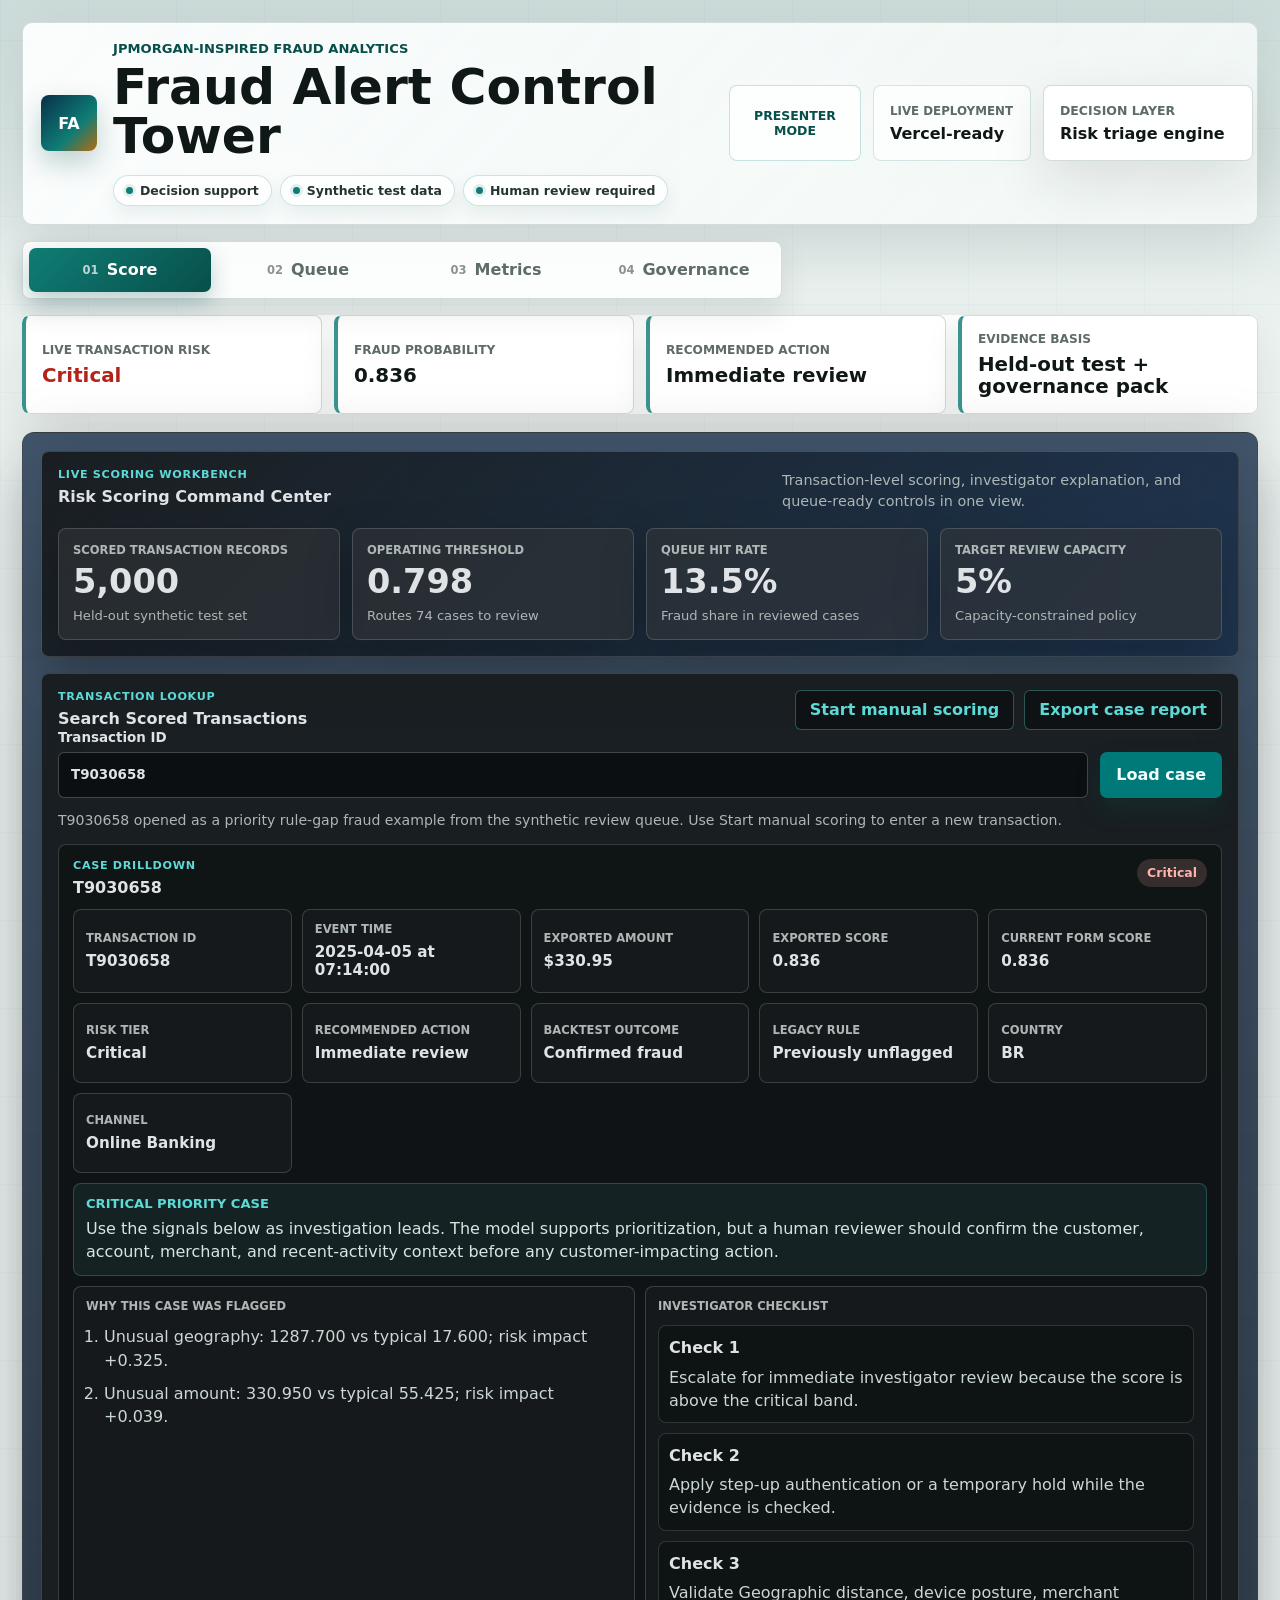
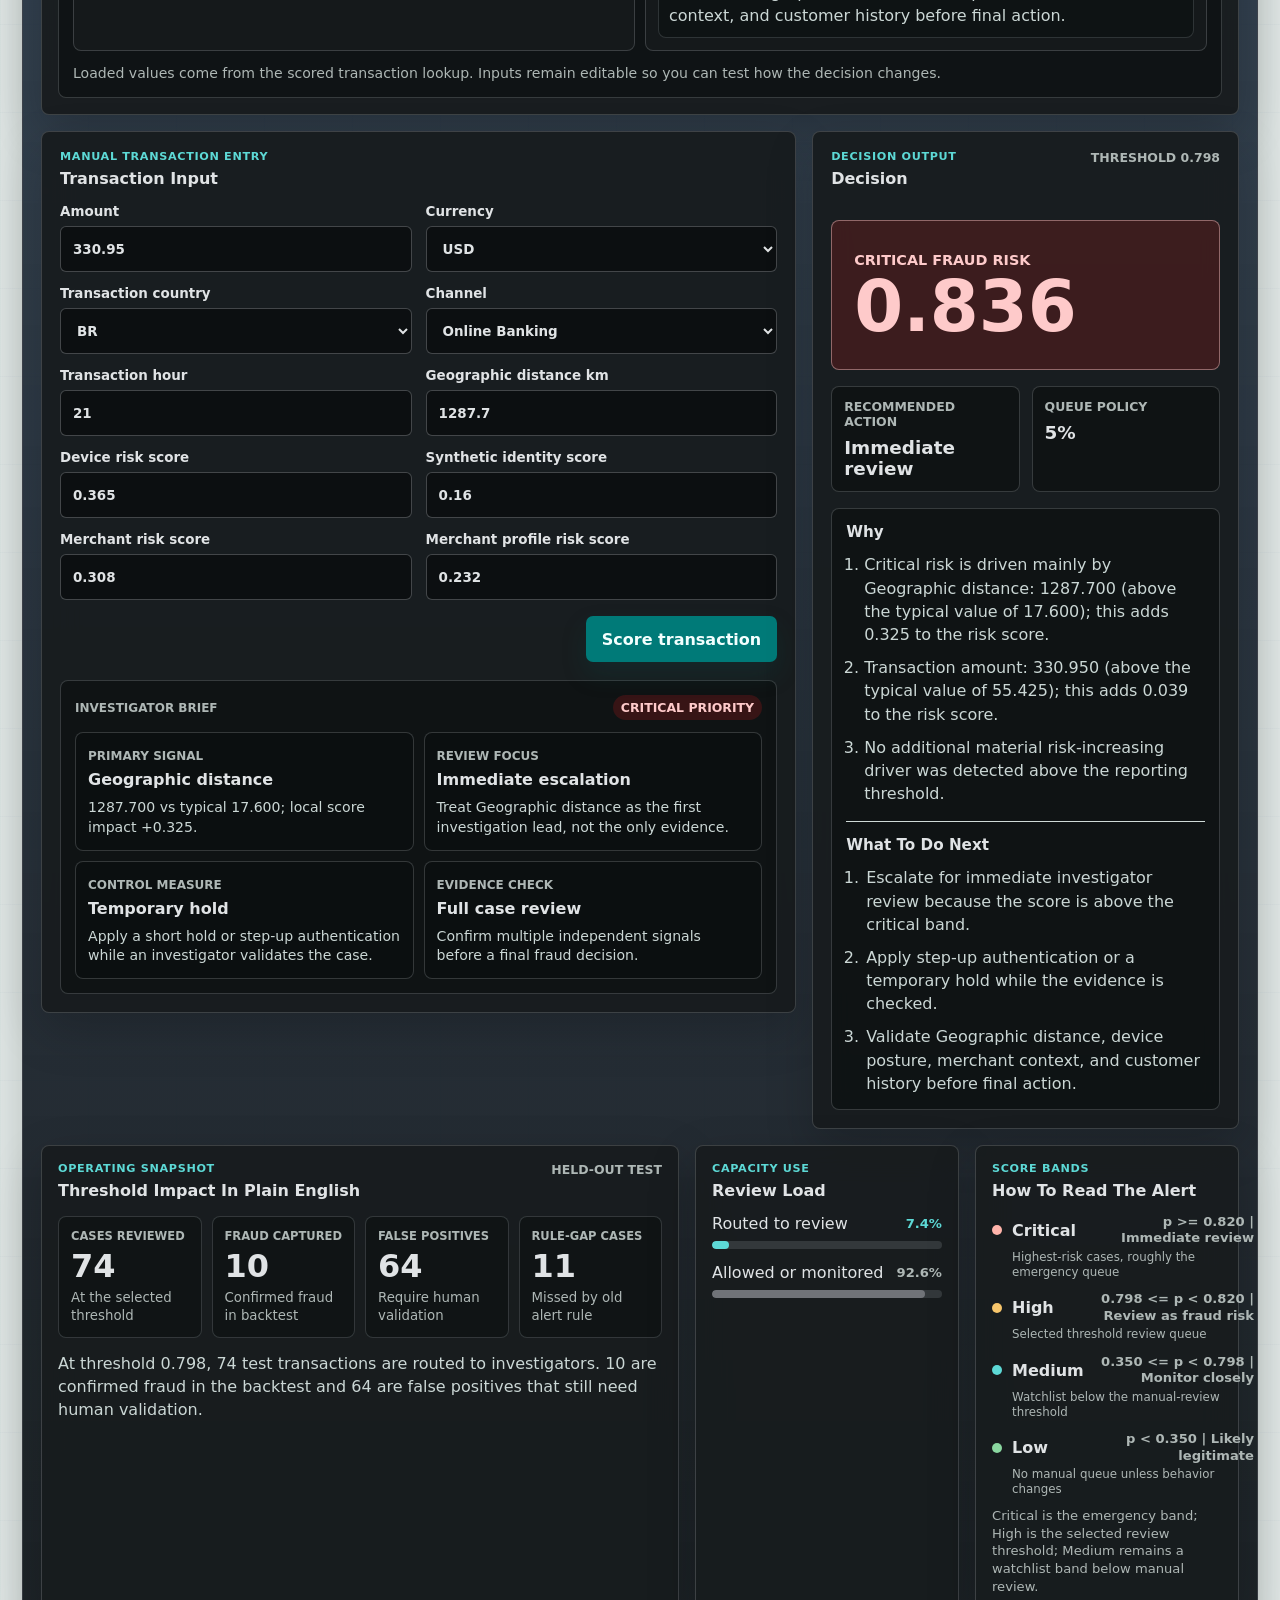
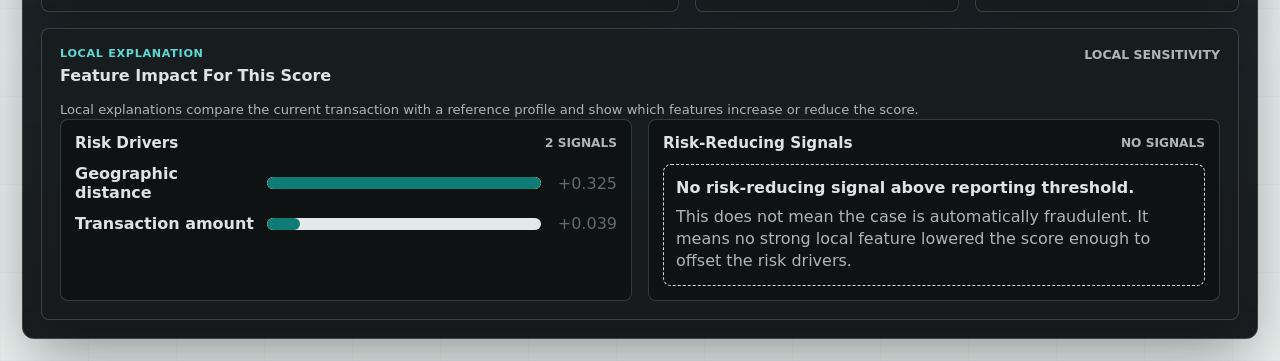
==== commit 2fe21d21: "Tighten finance reviewer app polish" ====
--- a/app/index.html
+++ b/app/index.html
@@ -77,18 +77,22 @@
               <article>
                 <span>Scored transaction records</span>
                 <strong>5,000</strong>
-              </article>
-              <article>
-                <span>Routed at policy threshold</span>
-                <strong>74</strong>
+                <small>Held-out synthetic test set</small>
+              </article>
+              <article>
+                <span>Operating threshold</span>
+                <strong>0.798</strong>
+                <small>Routes 74 cases to review</small>
               </article>
               <article>
                 <span>Queue hit rate</span>
                 <strong>13.5%</strong>
+                <small>Fraud share in reviewed cases</small>
               </article>
               <article>
                 <span>Target review capacity</span>
                 <strong>5%</strong>
+                <small>Capacity-constrained policy</small>
               </article>
             </div>
           </section>
@@ -119,7 +123,7 @@
               <datalist id="transactionIdOptions"></datalist>
             </div>
             <p id="lookupStatus" class="lookup-status">
-              T9030658 opened as a priority rule-gap fraud example from the synthetic review queue.
+              T9030658 opened as a priority rule-gap fraud example. Try T9042990 or choose a queue case to see how the decision changes.
             </p>
             <section id="caseDrilldownPanel" class="case-drilldown-panel" hidden></section>
           </section>
@@ -336,6 +340,7 @@
                 <div><span class="dot medium"></span><strong>Medium</strong><em>0.350 <= p < 0.798 | Monitor closely</em><small>Watchlist below manual-review threshold</small></div>
                 <div><span class="dot low"></span><strong>Low</strong><em>p < 0.350 | Likely legitimate</em><small>No manual queue unless behavior changes</small></div>
               </div>
+              <p class="score-band-note">Critical is the emergency band; High is the selected review threshold; Medium remains a watchlist band below manual review.</p>
             </article>
           </section>
 
@@ -347,20 +352,39 @@
               </div>
               <span class="muted-label">Local sensitivity</span>
             </div>
+            <p class="method-note">Local explanations compare the current transaction with a reference profile and show which features increase or reduce the score.</p>
             <div class="feature-impact-grid">
               <section class="feature-impact-group">
                 <div class="feature-group-header">
                   <h3>Risk Drivers</h3>
-                  <span id="riskDriverCount">0 signals</span>
-                </div>
-                <div id="riskFeatureBars" class="feature-bars"></div>
+                  <span id="riskDriverCount">3 signals</span>
+                </div>
+                <div id="riskFeatureBars" class="feature-bars">
+                  <div class="feature-row">
+                    <div class="feature-name">Geographic distance</div>
+                    <div class="bar-track"><div class="bar-fill" style="width: 100%"></div></div>
+                    <div class="delta-value">+0.325</div>
+                  </div>
+                  <div class="feature-row">
+                    <div class="feature-name">Transaction amount pattern</div>
+                    <div class="bar-track"><div class="bar-fill" style="width: 12%"></div></div>
+                    <div class="delta-value">+0.019</div>
+                  </div>
+                  <div class="feature-row">
+                    <div class="feature-name">Transaction amount</div>
+                    <div class="bar-track"><div class="bar-fill" style="width: 11%"></div></div>
+                    <div class="delta-value">+0.018</div>
+                  </div>
+                </div>
               </section>
               <section class="feature-impact-group">
                 <div class="feature-group-header">
                   <h3>Risk-Reducing Signals</h3>
-                  <span id="protectiveSignalCount">0 signals</span>
-                </div>
-                <div id="protectiveFeatureBars" class="feature-bars"></div>
+                  <span id="protectiveSignalCount">No signals</span>
+                </div>
+                <div id="protectiveFeatureBars" class="feature-bars">
+                  <div class="feature-empty">No material risk-reducing signal was detected for this critical case.</div>
+                </div>
               </section>
             </div>
           </section>
@@ -434,6 +458,7 @@
                   <strong id="queueFalsePositiveLoad">64</strong>
                 </div>
               </div>
+              <p class="queue-policy-note">Policy is reviewed after pilot feedback and at least quarterly, using capacity, hit rate, fraud capture, and false-positive load.</p>
             </section>
 
             <section class="panel queue-command-card">
@@ -441,7 +466,40 @@
                 <h2>Routing Bands</h2>
                 <span class="muted-label">Policy definitions</span>
               </div>
-              <div id="priorityLaneList" class="priority-lanes"></div>
+              <div id="priorityLaneList" class="priority-lanes">
+                <div class="priority-lane critical">
+                  <div>
+                    <strong>Critical</strong>
+                    <span>Immediate review</span>
+                    <small>Highest emergency band before any customer-impacting action.</small>
+                  </div>
+                  <div class="lane-count lane-policy-range"><b>p >= 0.820</b><span>score band</span></div>
+                </div>
+                <div class="priority-lane high">
+                  <div>
+                    <strong>High</strong>
+                    <span>Review as fraud risk</span>
+                    <small>Selected operating threshold for investigator review.</small>
+                  </div>
+                  <div class="lane-count lane-policy-range"><b>0.798 <= p < 0.820</b><span>score band</span></div>
+                </div>
+                <div class="priority-lane medium">
+                  <div>
+                    <strong>Medium</strong>
+                    <span>Monitor closely</span>
+                    <small>Watchlist below the manual-review threshold.</small>
+                  </div>
+                  <div class="lane-count lane-policy-range"><b>0.350 <= p < 0.798</b><span>score band</span></div>
+                </div>
+                <div class="priority-lane low">
+                  <div>
+                    <strong>Low</strong>
+                    <span>Likely legitimate</span>
+                    <small>No manual queue unless behavior changes.</small>
+                  </div>
+                  <div class="lane-count lane-policy-range"><b>p < 0.350</b><span>score band</span></div>
+                </div>
+              </div>
             </section>
 
             <section class="panel queue-command-card">
@@ -449,7 +507,12 @@
                 <h2>Review Controls</h2>
                 <span class="muted-label">Human review</span>
               </div>
-              <ul id="queueControlChecks" class="control-checks"></ul>
+              <ul id="queueControlChecks" class="control-checks">
+                <li>Threshold 0.798 routes 7.4% of test transactions to review.</li>
+                <li>11 visible top-risk cases were missed by the old alert rule and need validation.</li>
+                <li>+2 additional fraud cases are captured at this operating point.</li>
+                <li>64 backtest false positives require human validation before any customer-impacting action.</li>
+              </ul>
             </section>
           </section>
 
@@ -506,7 +569,32 @@
               </button>
             </section>
             <p id="queueFilterSummary" class="queue-filter-summary"></p>
-            <div id="caseList" class="case-list"></div>
+            <div id="caseList" class="case-list">
+              <article class="case-card critical">
+                <div class="case-header">
+                  <div class="case-title">
+                    <span class="case-rank">#4</span>
+                    <div>
+                      <span class="muted-label">Transaction</span>
+                      <strong>T9030658</strong>
+                      <small>2025-04-05 at 07:14:00</small>
+                    </div>
+                  </div>
+                  <div class="case-header-actions">
+                    <div class="case-score critical">0.836</div>
+                  </div>
+                </div>
+                <div class="case-meta">
+                  <span class="case-tag critical">Critical</span>
+                  <span class="case-tag true-fraud">Backtest: true fraud</span>
+                  <span class="case-tag old-alert-missed">Old alert missed</span>
+                </div>
+                <div class="case-plain-summary">
+                  <strong>Primary driver: geographic distance</strong>
+                  <p>Geographic distance was 1287.7 km versus a typical value of 17.6 km; transaction amount was also above the normal profile.</p>
+                </div>
+              </article>
+            </div>
           </section>
         </section>
 
@@ -623,7 +711,11 @@
               <h2>Analyst Takeaways</h2>
               <span class="muted-label">Decision rationale</span>
             </div>
-            <ul id="metricsTakeaways" class="metrics-takeaways"></ul>
+            <ul id="metricsTakeaways" class="metrics-takeaways">
+              <li>At the selected threshold, 74 test transactions are routed to review and 10 confirmed fraud cases are captured.</li>
+              <li>The policy improves fraud capture versus the old rule, while accepting more false positives for investigator validation.</li>
+              <li>The score is used for ranking and triage, not automatic blocking or production odds.</li>
+            </ul>
           </section>
 
           <section class="content-grid">
@@ -661,7 +753,7 @@
                 <h2>Segment Validation</h2>
                 <span class="muted-label">Country, channel, amount, tier</span>
               </div>
-              <p id="segmentValidationNote" class="metrics-note"></p>
+              <p id="segmentValidationNote" class="metrics-note">Segment checks use 5,000 scored synthetic transactions. In production, the same cuts would be monitored for false-positive concentration, fraud capture, and customer friction by country, channel, amount band, and risk tier.</p>
               <div class="table-wrap">
                 <table>
                   <thead>
@@ -673,7 +765,36 @@
                       <th>Avg score</th>
                     </tr>
                   </thead>
-                  <tbody id="segmentValidationRows"></tbody>
+                  <tbody id="segmentValidationRows">
+                    <tr>
+                      <td>Risk tier: Critical</td>
+                      <td>33</td>
+                      <td>33</td>
+                      <td>27.3%</td>
+                      <td>0.838</td>
+                    </tr>
+                    <tr>
+                      <td>Channel: Online Banking</td>
+                      <td>937</td>
+                      <td>65</td>
+                      <td>13.8%</td>
+                      <td>0.432</td>
+                    </tr>
+                    <tr>
+                      <td>Country: BR</td>
+                      <td>88</td>
+                      <td>55</td>
+                      <td>14.5%</td>
+                      <td>0.674</td>
+                    </tr>
+                    <tr>
+                      <td>Amount band: High</td>
+                      <td>488</td>
+                      <td>39</td>
+                      <td>23.1%</td>
+                      <td>0.517</td>
+                    </tr>
+                  </tbody>
                 </table>
               </div>
             </section>
@@ -732,7 +853,7 @@
                   <strong id="capacitySimCostDelta">$0</strong>
                 </div>
               </div>
-              <p id="capacitySimNarrative" class="metrics-note"></p>
+              <p id="capacitySimNarrative" class="metrics-note">At 5% review capacity, the queue reviews 74 test cases, captures 25.0% of fraud, and sets the selected operating threshold at 0.798.</p>
             </section>
             <div class="table-wrap">
               <table>
@@ -746,7 +867,16 @@
                     <th>Exact top-K hit</th>
                   </tr>
                 </thead>
-                <tbody id="capacityRows"></tbody>
+                <tbody id="capacityRows">
+                  <tr class="selected-policy-row">
+                    <td>5% capacity</td>
+                    <td>0.798</td>
+                    <td>74</td>
+                    <td>13.5%</td>
+                    <td>25.0%</td>
+                    <td>18.0%</td>
+                  </tr>
+                </tbody>
               </table>
             </div>
           </section>
--- a/app/styles.css
+++ b/app/styles.css
@@ -1637,6 +1637,25 @@
   line-height: 1;
 }
 
+.analyst-overview-grid small,
+.method-note,
+.score-band-note,
+.queue-policy-note {
+  color: var(--analyst-muted);
+  font-size: 0.82rem;
+  line-height: 1.35;
+}
+
+.method-note,
+.score-band-note,
+.queue-policy-note {
+  margin: 10px 0 0;
+}
+
+.method-note {
+  max-width: 920px;
+}
+
 .analyst-workbench-grid {
   display: grid;
   grid-template-columns: minmax(0, 1.38fr) minmax(340px, 0.78fr);
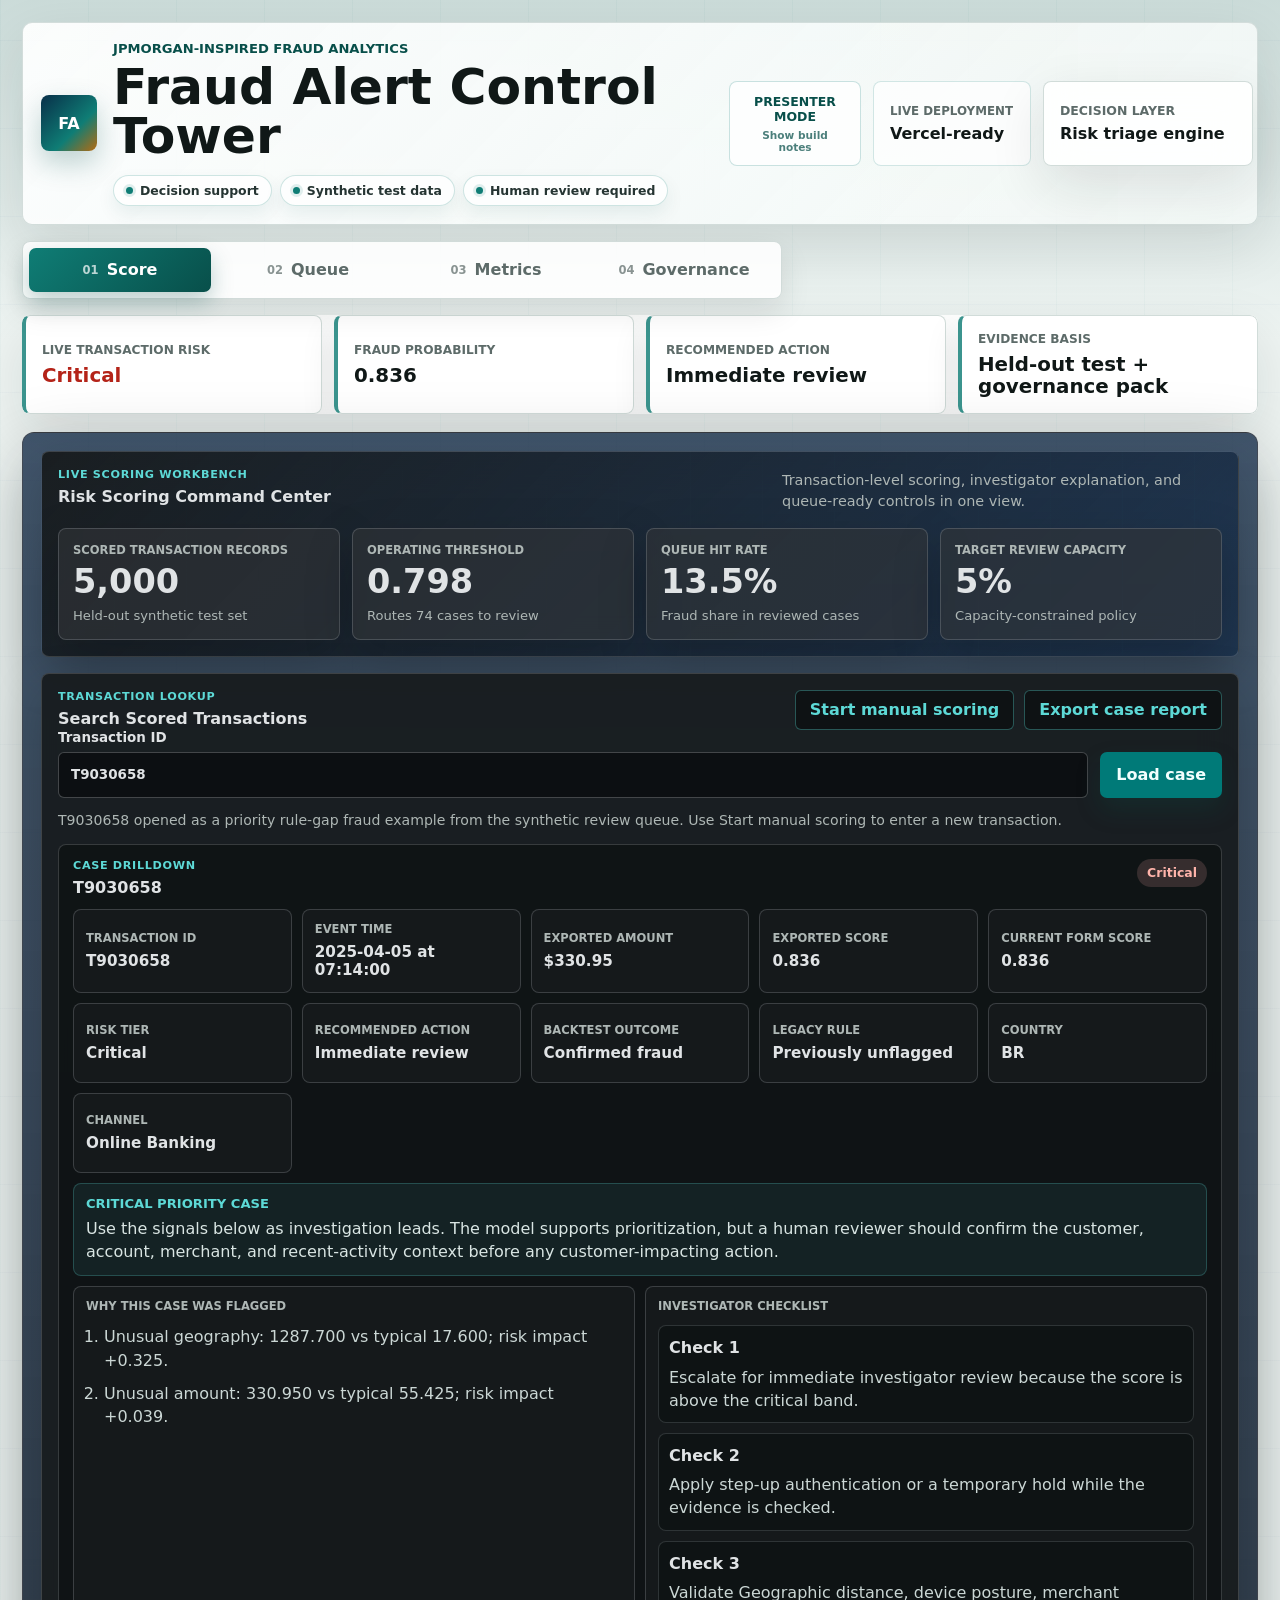
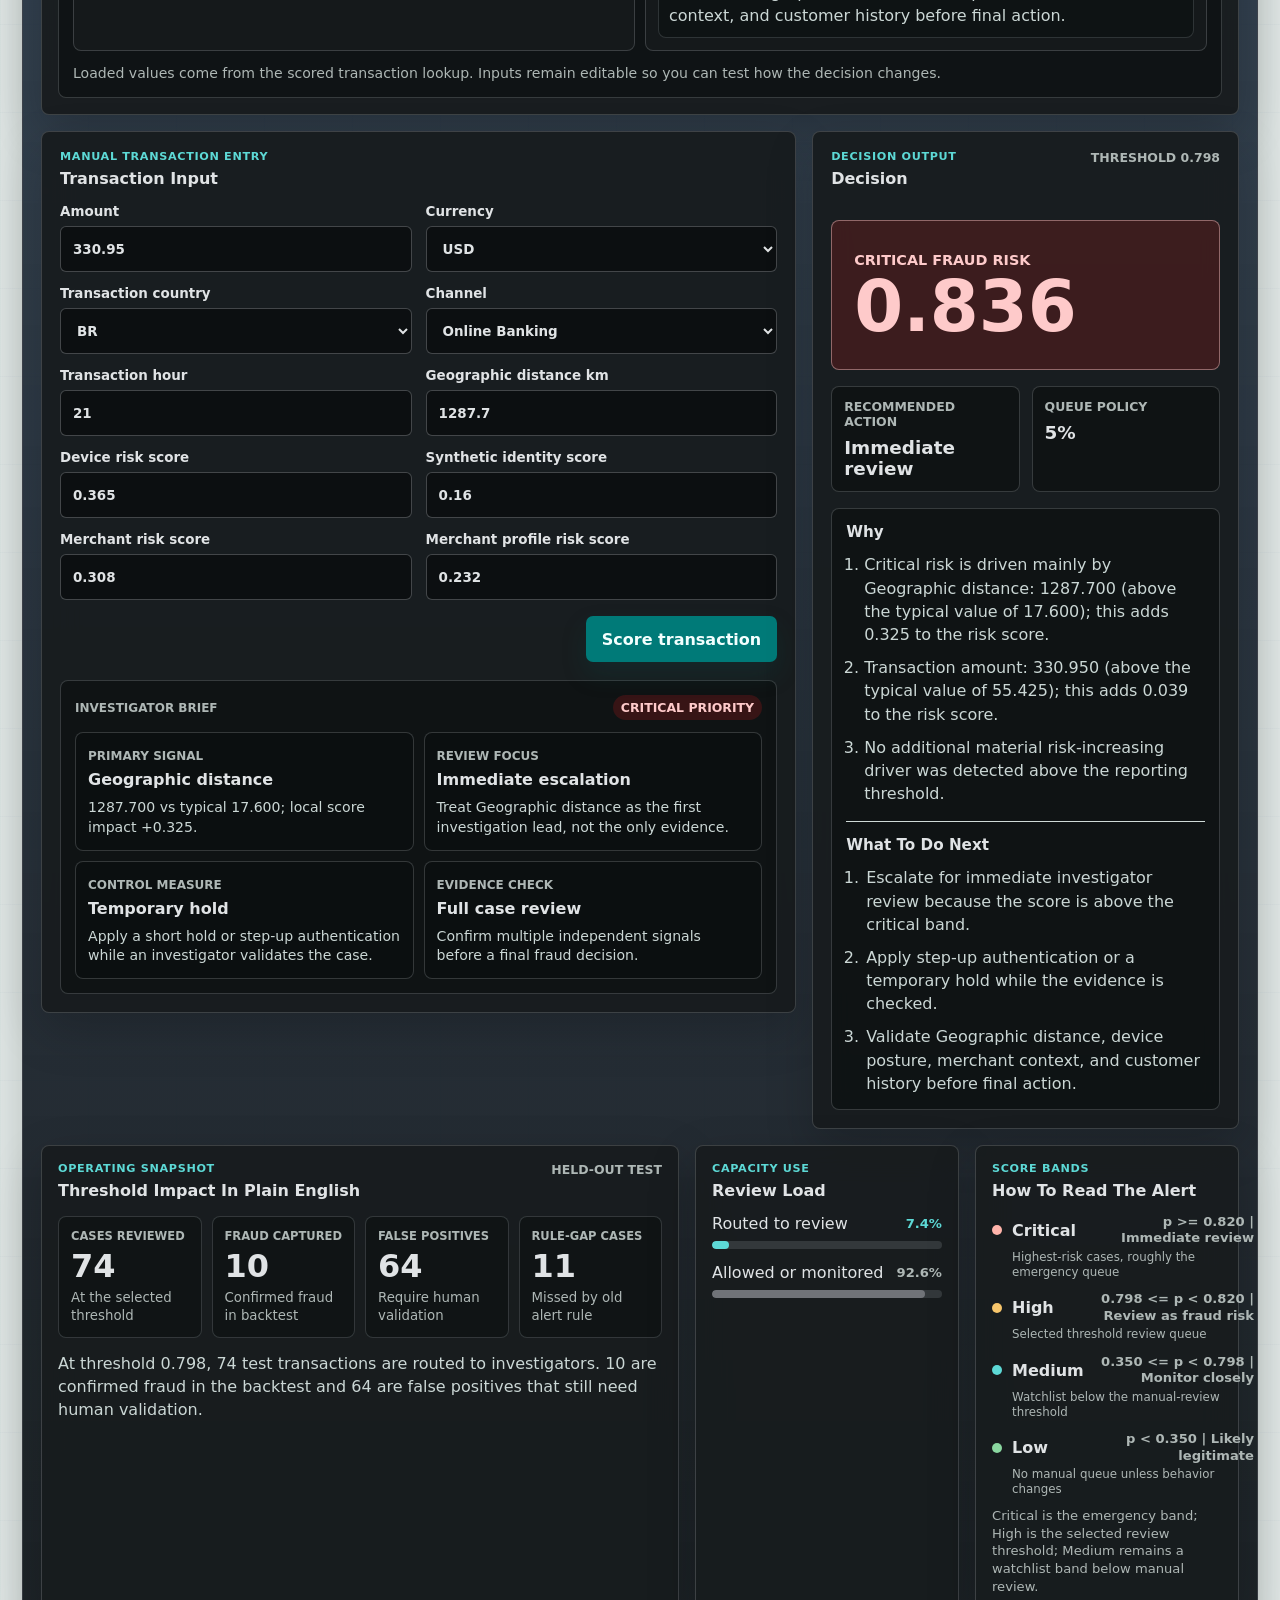
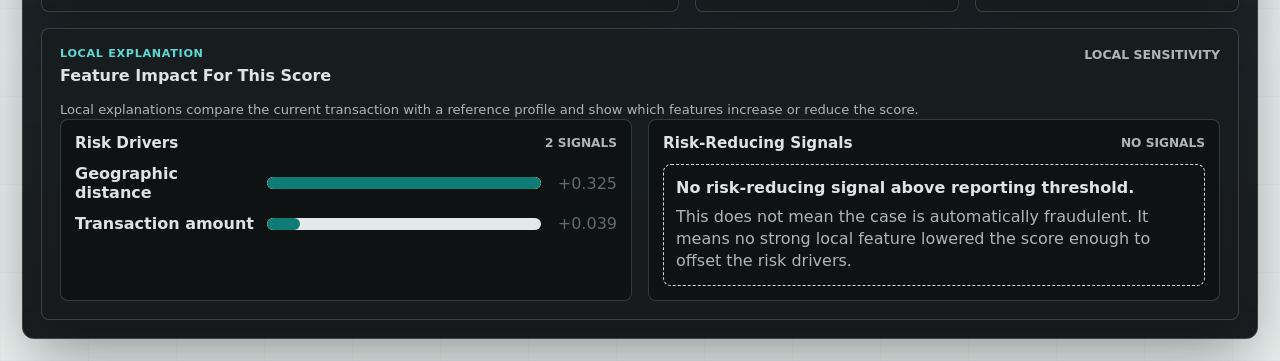
==== commit bca77155: "Enhance presenter mode guidance" ====
--- a/app/index.html
+++ b/app/index.html
@@ -25,7 +25,8 @@
           </div>
           <div class="topbar-stack">
             <button id="presenterModeToggle" class="presenter-toggle" type="button" aria-pressed="false">
-              Presenter Mode
+              <span class="presenter-label">Presenter Mode</span>
+              <small class="presenter-cue">Show build notes</small>
             </button>
             <div class="deployment-chip">
               <span>Live deployment</span>
@@ -39,10 +40,10 @@
         </header>
 
         <nav class="tabbar" aria-label="Control tower views">
-          <button class="tab-button active build-explain" type="button" data-tab="score" data-build-note="Uses exported model logic in model.json, frontend scoring in app.js, and selected fraud features to calculate the transaction risk score."><span>01</span> Score</button>
-          <button class="tab-button build-explain" type="button" data-tab="queue" data-build-note="Uses scored transaction records from dashboard-data.json and transaction-lookup.json to prioritize investigator workload."><span>02</span> Queue</button>
-          <button class="tab-button build-explain" type="button" data-tab="metrics" data-build-note="Shows held-out test results, false positives, fraud capture, threshold capacity, and alert economics."><span>03</span> Metrics</button>
-          <button class="tab-button build-explain" type="button" data-tab="governance" data-build-note="Summarizes the model card, threshold memo, human-review control, production limitations, and monitoring plan."><span>04</span> Governance</button>
+          <button class="tab-button active build-explain" type="button" data-tab="score" data-build-note="Uses exported model logic in model.json, frontend scoring in app.js, and selected fraud features to calculate the transaction risk score."><span>01</span><strong>Score</strong><small class="tab-caption">Show one case and why it was flagged.</small></button>
+          <button class="tab-button build-explain" type="button" data-tab="queue" data-build-note="Uses scored transaction records from dashboard-data.json and transaction-lookup.json to prioritize investigator workload."><span>02</span><strong>Queue</strong><small class="tab-caption">Explain routing and investigator capacity.</small></button>
+          <button class="tab-button build-explain" type="button" data-tab="metrics" data-build-note="Shows held-out test results, false positives, fraud capture, threshold capacity, and alert economics."><span>03</span><strong>Metrics</strong><small class="tab-caption">Defend backtest results and business impact.</small></button>
+          <button class="tab-button build-explain" type="button" data-tab="governance" data-build-note="Summarizes the model card, threshold memo, human-review control, production limitations, and monitoring plan."><span>04</span><strong>Governance</strong><small class="tab-caption">Close with controls and limitations.</small></button>
         </nav>
 
         <section class="panel live-strip" aria-live="polite">
@@ -471,7 +472,7 @@
                   <div>
                     <strong>Critical</strong>
                     <span>Immediate review</span>
-                    <small>Highest emergency band before any customer-impacting action.</small>
+                    <small>Work first; validate before customer-impacting action.</small>
                   </div>
                   <div class="lane-count lane-policy-range"><b>p >= 0.820</b><span>score band</span></div>
                 </div>
@@ -479,7 +480,7 @@
                   <div>
                     <strong>High</strong>
                     <span>Review as fraud risk</span>
-                    <small>Selected operating threshold for investigator review.</small>
+                    <small>Manual review queue at the selected threshold.</small>
                   </div>
                   <div class="lane-count lane-policy-range"><b>0.798 <= p < 0.820</b><span>score band</span></div>
                 </div>
@@ -487,7 +488,7 @@
                   <div>
                     <strong>Medium</strong>
                     <span>Monitor closely</span>
-                    <small>Watchlist below the manual-review threshold.</small>
+                    <small>Watchlist; review only if activity repeats.</small>
                   </div>
                   <div class="lane-count lane-policy-range"><b>0.350 <= p < 0.798</b><span>score band</span></div>
                 </div>
@@ -495,7 +496,7 @@
                   <div>
                     <strong>Low</strong>
                     <span>Likely legitimate</span>
-                    <small>No manual queue unless behavior changes.</small>
+                    <small>Keep audit trail and rescore if behavior changes.</small>
                   </div>
                   <div class="lane-count lane-policy-range"><b>p < 0.350</b><span>score band</span></div>
                 </div>
--- a/app/styles.css
+++ b/app/styles.css
@@ -551,19 +551,29 @@
 
 .priority-lanes {
   display: grid;
-  gap: 10px;
+  gap: 0;
+  overflow: hidden;
+  border: 1px solid var(--line);
+  border-radius: 8px;
+  background: #fbfdfc;
 }
 
 .priority-lane {
+  position: relative;
   display: grid;
   grid-template-columns: minmax(0, 1fr) auto;
   align-items: center;
-  gap: 12px;
-  padding: 12px;
-  border: 1px solid var(--line);
+  gap: 14px;
+  padding: 11px 12px;
+  border: 0;
+  border-bottom: 1px solid var(--line);
   border-left: 4px solid var(--accent);
-  border-radius: 8px;
-  background: #fbfdfc;
+  border-radius: 0;
+  background: transparent;
+}
+
+.priority-lane:last-child {
+  border-bottom: 0;
 }
 
 .priority-lane.empty {
@@ -589,11 +599,25 @@
   display: block;
 }
 
+.priority-lane strong {
+  color: var(--ink);
+  font-size: 0.96rem;
+  line-height: 1.1;
+}
+
+.priority-lane span {
+  margin-top: 3px;
+  font-size: 0.68rem;
+  font-weight: 850;
+  letter-spacing: 0.02em;
+  text-transform: uppercase;
+}
+
 .priority-lane small {
-  margin-top: 5px;
-  color: #2d3836;
-  font-size: 0.78rem;
-  line-height: 1.32;
+  margin-top: 3px;
+  color: var(--muted);
+  font-size: 0.73rem;
+  line-height: 1.25;
 }
 
 .lane-count {
@@ -603,11 +627,34 @@
 }
 
 .priority-lane b {
-  min-width: 44px;
+  min-width: 0;
+  display: inline-flex;
+  align-items: center;
+  justify-content: center;
+  padding: 6px 9px;
+  border: 1px solid rgba(15, 132, 119, 0.25);
+  border-radius: 999px;
+  background: #eef8f0;
   color: var(--ink);
-  font-size: 1.65rem;
+  font-size: 0.78rem;
   line-height: 1;
   text-align: right;
+  white-space: nowrap;
+}
+
+.priority-lane.critical b {
+  border-color: rgba(185, 28, 28, 0.22);
+  background: #fff1f1;
+}
+
+.priority-lane.high b {
+  border-color: rgba(180, 83, 9, 0.24);
+  background: #fff7ed;
+}
+
+.priority-lane.medium b {
+  border-color: rgba(29, 78, 216, 0.22);
+  background: #eff6ff;
 }
 
 .lane-count span {
@@ -617,6 +664,10 @@
   text-transform: uppercase;
 }
 
+.lane-policy-range span {
+  display: none;
+}
+
 .lane-note {
   margin: 0;
   padding: 10px 12px;
@@ -642,11 +693,11 @@
 
 .case-list {
   display: grid;
-  gap: 12px;
+  gap: 9px;
 }
 
 .case-card {
-  padding: 14px;
+  padding: 12px 14px;
   border: 1px solid var(--line);
   border-left: 4px solid var(--line);
   border-radius: 8px;
@@ -1167,6 +1218,13 @@
   grid-template-columns: 1.05fr 0.95fr;
   gap: 18px;
   margin-bottom: 18px;
+}
+
+.metrics-scorecard-panel {
+  border-top: 3px solid var(--accent);
+  background:
+    linear-gradient(180deg, rgba(15, 118, 110, 0.06), transparent 88px),
+    var(--panel);
 }
 
 .scorecard-grid {
@@ -2106,6 +2164,9 @@
 
 .presenter-toggle {
   min-height: 76px;
+  display: grid;
+  align-content: center;
+  gap: 5px;
   padding: 12px 14px;
   border: 1px solid rgba(15, 125, 117, 0.22);
   border-radius: 8px;
@@ -2115,6 +2176,14 @@
   font-weight: 900;
   text-transform: uppercase;
   cursor: pointer;
+}
+
+.presenter-toggle small {
+  color: inherit;
+  font-size: 0.66rem;
+  font-weight: 750;
+  opacity: 0.72;
+  text-transform: none;
 }
 
 .presenter-toggle[aria-pressed="true"] {
@@ -2173,6 +2242,16 @@
   justify-content: center;
   gap: 8px;
   border-radius: 7px;
+}
+
+.tab-button strong {
+  color: inherit;
+  font-size: inherit;
+  line-height: 1;
+}
+
+.tab-caption {
+  display: none;
 }
 
 .tab-button span {
@@ -2368,6 +2447,41 @@
   right: auto;
 }
 
+.presenter-mode .tabbar {
+  width: min(960px, 100%);
+}
+
+.presenter-mode .tab-button {
+  height: 66px;
+  display: grid;
+  grid-template-columns: auto minmax(0, 1fr);
+  grid-template-rows: auto auto;
+  justify-content: stretch;
+  justify-items: start;
+  gap: 2px 8px;
+  padding: 9px 12px;
+  text-align: left;
+}
+
+.presenter-mode .tab-button > span {
+  grid-row: 1 / 3;
+  align-self: start;
+  margin-top: 2px;
+}
+
+.presenter-mode .tab-button strong {
+  line-height: 1.1;
+}
+
+.presenter-mode .tab-caption {
+  display: block;
+  color: inherit;
+  font-size: 0.68rem;
+  font-weight: 750;
+  line-height: 1.18;
+  opacity: 0.74;
+}
+
 @media (max-width: 1050px) {
   .topbar,
   .topbar-stack {
@@ -2449,8 +2563,8 @@
   --ops-card-strong: rgba(38, 43, 44, 0.90);
   --ops-line: rgba(196, 198, 206, 0.22);
   --ops-text: #e0e3e5;
-  --ops-muted: #aeb7b5;
-  --ops-primary: #5dd9d6;
+  --ops-muted: #bec8c6;
+  --ops-primary: #54cbc8;
   --ops-danger: #ffb4ab;
   --ops-warn: #f7c56b;
   --ops-ok: #8ad7a0;
@@ -2600,6 +2714,23 @@
   background: rgba(24, 28, 30, 0.58);
 }
 
+.ops-view .priority-lanes {
+  border-color: var(--ops-line);
+  background: rgba(11, 15, 16, 0.46);
+}
+
+.ops-view .priority-lane {
+  background: transparent;
+  border-color: var(--ops-line);
+}
+
+.ops-view .metrics-scorecard-panel {
+  border-top-color: var(--ops-primary);
+  background:
+    linear-gradient(180deg, rgba(84, 203, 200, 0.08), transparent 90px),
+    var(--ops-panel);
+}
+
 .ops-view .case-rank,
 .ops-view .case-meta span,
 .ops-view .model-role {
@@ -2648,7 +2779,24 @@
 }
 
 .ops-view .priority-lane b {
+  border-color: rgba(93, 217, 214, 0.20);
+  background: rgba(93, 217, 214, 0.10);
   color: var(--ops-text);
+}
+
+.ops-view .priority-lane.critical b {
+  border-color: rgba(255, 180, 171, 0.24);
+  background: rgba(255, 180, 171, 0.10);
+}
+
+.ops-view .priority-lane.high b {
+  border-color: rgba(255, 205, 125, 0.24);
+  background: rgba(255, 205, 125, 0.10);
+}
+
+.ops-view .priority-lane.medium b {
+  border-color: rgba(169, 199, 255, 0.24);
+  background: rgba(169, 199, 255, 0.10);
 }
 
 .ops-view .priority-lane.empty b {
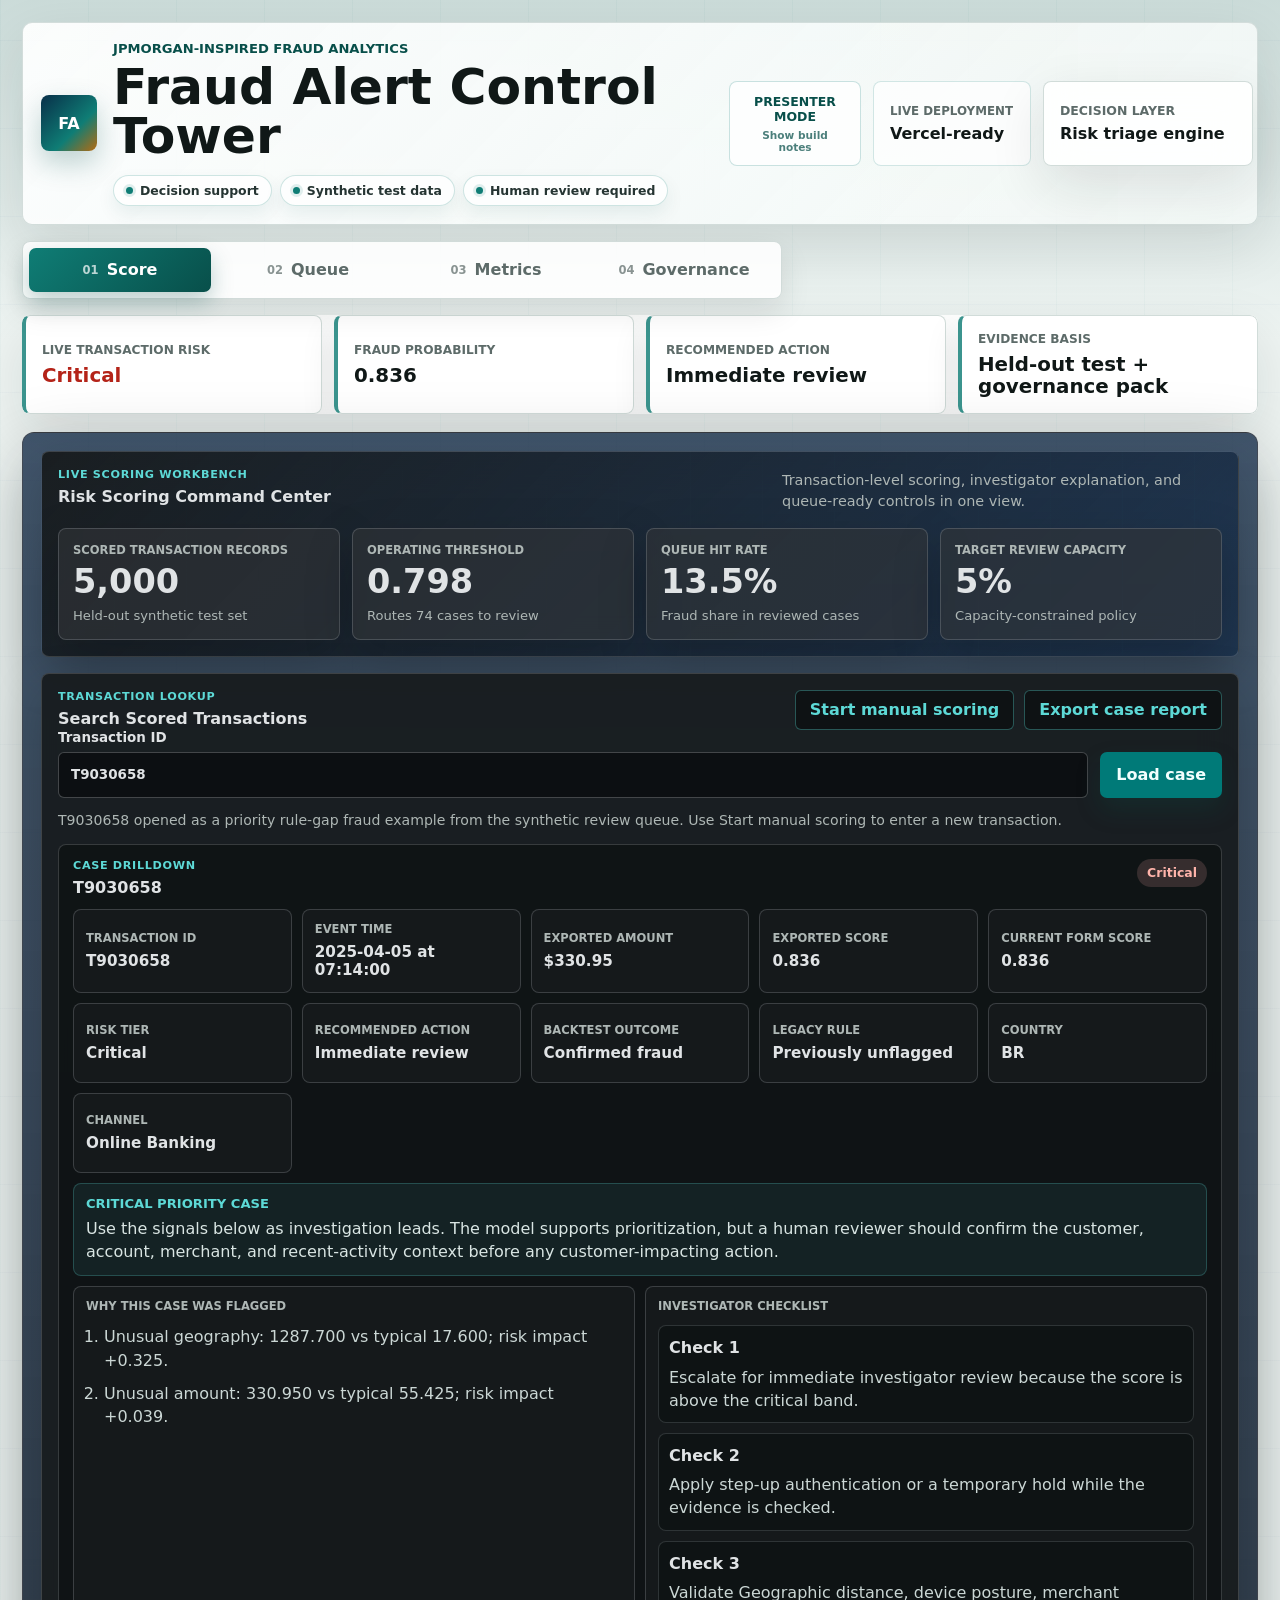
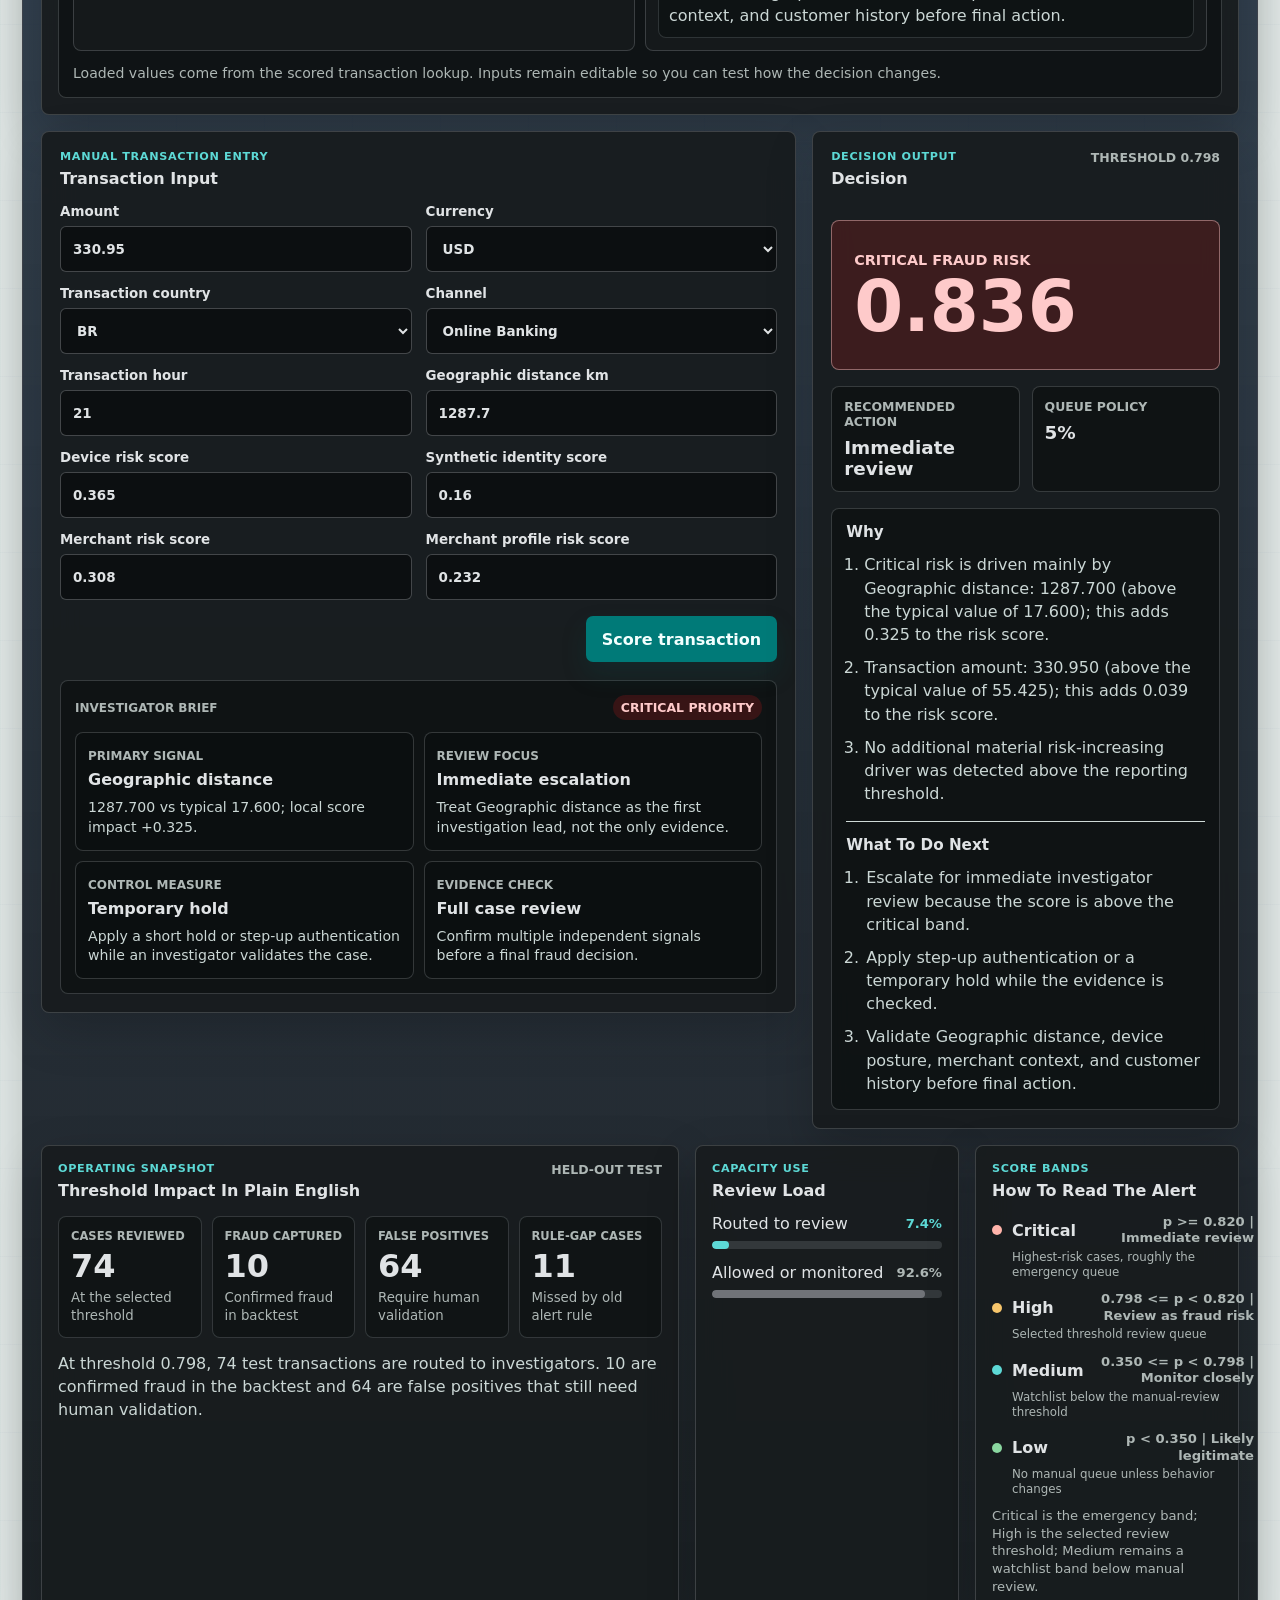
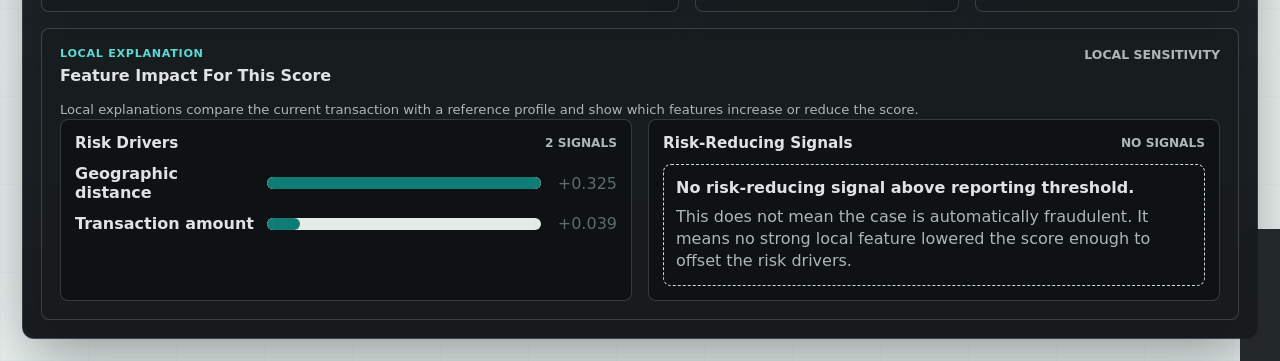
==== commit 59a39d62: "Clean final reviewer-ready project package" ====
--- a/app/index.html
+++ b/app/index.html
@@ -459,7 +459,7 @@
                   <strong id="queueFalsePositiveLoad">64</strong>
                 </div>
               </div>
-              <p class="queue-policy-note">Policy is reviewed after pilot feedback and at least quarterly, using capacity, hit rate, fraud capture, and false-positive load.</p>
+              <p class="queue-policy-note">Policy is reviewed after pilot review and at least quarterly, using capacity, hit rate, fraud capture, and false-positive load.</p>
             </section>
 
             <section class="panel queue-command-card">
@@ -744,7 +744,7 @@
                 <article>
                   <span>Drift response</span>
                   <strong>Monitor weekly</strong>
-                  <p>Track score mix, top drivers, segment outcomes, and investigator feedback after deployment.</p>
+                  <p>Track score mix, top drivers, segment outcomes, and investigator outcomes after deployment.</p>
                 </article>
               </div>
             </section>
@@ -801,6 +801,66 @@
             </section>
           </section>
 
+          <section class="content-grid validation-evidence-grid">
+            <section class="panel validation-evidence-panel build-explain" data-build-note="Uses scored transaction records to calculate calibration diagnostics and show why the prototype score is used as a ranking signal, not production odds.">
+              <div class="panel-header">
+                <h2>Calibration Evidence</h2>
+                <span class="muted-label">Measured score check</span>
+              </div>
+              <div class="trust-answer-grid">
+                <article>
+                  <span>Brier score</span>
+                  <strong id="calibrationBrierScore">0.219</strong>
+                  <p>Lower is better; production would require calibration on real validation data.</p>
+                </article>
+                <article>
+                  <span>Calibration gap</span>
+                  <strong id="calibrationEce">0.413</strong>
+                  <p>Expected calibration error across score bands.</p>
+                </article>
+                <article>
+                  <span>Largest gap band</span>
+                  <strong id="calibrationWorstBand">0.80-1.00</strong>
+                  <p>The highest score band is strongest for ranking but not production odds.</p>
+                </article>
+                <article>
+                  <span>Use decision</span>
+                  <strong>Ranking, not auto-action</strong>
+                  <p>Use scores to prioritize review until probability calibration is approved.</p>
+                </article>
+              </div>
+            </section>
+
+            <section class="panel validation-evidence-panel build-explain" data-build-note="Measures false-positive concentration by segment and summarizes SLA policy coverage for routed cases. True SLA breach rate needs investigation timestamps in a production system.">
+              <div class="panel-header">
+                <h2>Fairness And SLA Evidence</h2>
+                <span class="muted-label">Pilot controls</span>
+              </div>
+              <div class="trust-answer-grid">
+                <article>
+                  <span>Highest country FPR</span>
+                  <strong id="highestCountryFpr">BR 60.3%</strong>
+                  <p>False-positive concentration to monitor during pilot review.</p>
+                </article>
+                <article>
+                  <span>Highest channel FPR</span>
+                  <strong id="highestChannelFpr">P2P 7.5%</strong>
+                  <p>Channel friction proxy for investigator oversight.</p>
+                </article>
+                <article>
+                  <span>SLA policy coverage</span>
+                  <strong id="slaPolicyCoverage">100%</strong>
+                  <p>Every routed case receives a review urgency policy.</p>
+                </article>
+                <article>
+                  <span>Measured breach rate</span>
+                  <strong id="slaBreachStatus">Needs timestamps</strong>
+                  <p>Requires case created, assigned, and closed timestamps.</p>
+                </article>
+              </div>
+            </section>
+          </section>
+
           <section class="content-grid">
             <section class="panel">
               <div class="panel-header">
@@ -851,7 +911,7 @@
                 </div>
                 <div>
                   <span>Review cost change</span>
-                  <strong id="capacitySimCostDelta">$0</strong>
+                  <strong id="capacitySimCostDelta">GBP 0</strong>
                 </div>
               </div>
               <p id="capacitySimNarrative" class="metrics-note">At 5% review capacity, the queue reviews 74 test cases, captures 25.0% of fraud, and sets the selected operating threshold at 0.798.</p>
@@ -901,19 +961,19 @@
                 <strong id="incrementalReviewSpend">$416</strong>
               </div>
               <div>
-                <span>Illustrative net impact</span>
-                <strong id="illustrativeNetImpact">$584</strong>
-              </div>
-            </div>
-            <p class="economics-note" id="economicsNote">Illustrative sensitivity: $8 review cost per case and $500 avoided loss per captured fraud. Synthetic data only.</p>
+                <span>Break-even avoided loss</span>
+                <strong id="illustrativeNetImpact">GBP 208</strong>
+              </div>
+            </div>
+            <p class="economics-note" id="economicsNote">Break-even sensitivity: GBP 8 review cost per case. Each extra captured fraud must avoid GBP 208 to justify the wider queue. Synthetic data only.</p>
           </section>
         </section>
 
         <section id="governanceView" class="tab-view ops-view">
-          <section class="view-command-panel build-explain" aria-label="Governance command center overview" data-build-note="This governance view collects responsible-AI controls, model-card limits, threshold policy, approval gates, and monitoring ownership.">
+          <section class="view-command-panel build-explain" aria-label="Governance command center overview" data-build-note="This governance view collects responsible model governance controls, model-card limits, threshold policy, approval gates, and monitoring ownership.">
             <div class="view-command-title">
               <div>
-                <span class="analyst-kicker">Responsible AI controls</span>
+                <span class="analyst-kicker">Responsible model governance controls</span>
                 <h2>Governance Command Center</h2>
               </div>
               <p>Document how the model should be used, what it cannot decide alone, and what controls are required before production.</p>
@@ -957,7 +1017,7 @@
             <section class="panel governance-panel">
               <div class="panel-header">
                 <h2>Model Card Summary</h2>
-                <span class="muted-label">Responsible AI</span>
+                <span class="muted-label">Responsible model governance</span>
               </div>
               <dl class="governance-list">
                 <div>
@@ -1070,6 +1130,42 @@
                 <a href="./presentation/fraud-alert-control-tower-executive-story.pptx">Executive deck</a>
               </div>
             </section>
+          </section>
+
+          <section class="panel lower-panel enterprise-roadmap-panel build-explain" data-build-note="Shows how the prototype would mature into a controlled bank pilot and then a production-grade fraud platform.">
+            <div class="panel-header">
+              <h2>Enterprise Readiness Roadmap</h2>
+              <span class="muted-label">Prototype to bank-grade</span>
+            </div>
+            <div class="roadmap-grid">
+              <article class="roadmap-stage current">
+                <span>1. Prototype now</span>
+                <strong>Demonstrated in this project</strong>
+                <ul>
+                  <li>Scored synthetic transactions with risk tiers.</li>
+                  <li>Investigator queue, reason codes, and exportable case evidence.</li>
+                  <li>Threshold, false-positive, and governance controls documented.</li>
+                </ul>
+              </article>
+              <article class="roadmap-stage pilot">
+                <span>2. Controlled pilot</span>
+                <strong>Strengthen model trust</strong>
+                <ul>
+                  <li>Calibrate probabilities against observed fraud rates.</li>
+                  <li>Add real SHAP explanations and segment validation.</li>
+                  <li>Capture investigator outcomes and monitor drift weekly.</li>
+                </ul>
+              </article>
+              <article class="roadmap-stage production">
+                <span>3. Production requirements</span>
+                <strong>Needs bank infrastructure</strong>
+                <ul>
+                  <li>Real-time scoring using customer, device, and behavior history.</li>
+                  <li>Network/graph fraud signals and case lifecycle workflow.</li>
+                  <li>Role-based access, audit logs, security, and formal model-risk approval.</li>
+                </ul>
+              </article>
+            </div>
           </section>
 
           <details class="panel lower-panel governance-detail-panel">
@@ -1180,8 +1276,8 @@
                 <small>Owner: Model Risk</small>
               </article>
               <article>
-                <span>Continuous feedback</span>
-                <strong>Investigator outcome feedback</strong>
+                <span>Continuous outcome review</span>
+                <strong>Investigator outcome review</strong>
                 <p>Use analyst dispositions to measure misses, false positives, and retraining need.</p>
                 <small>Owner: Fraud Ops + Data Science</small>
               </article>
--- a/app/styles.css
+++ b/app/styles.css
@@ -942,6 +942,63 @@
   gap: 12px;
 }
 
+.roadmap-grid {
+  display: grid;
+  grid-template-columns: repeat(3, minmax(0, 1fr));
+  gap: 12px;
+}
+
+.roadmap-stage {
+  position: relative;
+  min-height: 230px;
+  padding: 16px;
+  border: 1px solid var(--line);
+  border-radius: 8px;
+  background: #fbfdfc;
+  overflow: hidden;
+}
+
+.roadmap-stage::before {
+  content: "";
+  position: absolute;
+  inset: 0 0 auto;
+  height: 4px;
+  background: var(--accent);
+}
+
+.roadmap-stage.pilot::before {
+  background: #d59f36;
+}
+
+.roadmap-stage.production::before {
+  background: #30465e;
+}
+
+.roadmap-stage span {
+  color: var(--accent-strong);
+  font-size: 0.74rem;
+  font-weight: 850;
+  letter-spacing: 0.04em;
+  text-transform: uppercase;
+}
+
+.roadmap-stage strong {
+  display: block;
+  margin-top: 8px;
+  color: var(--ink);
+  font-size: 1.08rem;
+  line-height: 1.2;
+}
+
+.roadmap-stage ul {
+  display: grid;
+  gap: 9px;
+  margin: 14px 0 0;
+  padding-left: 18px;
+  color: #2d3836;
+  line-height: 1.38;
+}
+
 .readiness-grid div,
 .risk-register-grid article,
 .control-grid article {
@@ -1507,6 +1564,7 @@
   .metrics-command-grid,
   .metrics-takeaways,
   .governance-command-grid,
+  .roadmap-grid,
   .approval-gates {
     grid-template-columns: 1fr;
   }
@@ -1546,6 +1604,7 @@
   .case-facts,
   .readiness-grid,
   .risk-register-grid,
+  .roadmap-grid,
   .kpi-grid,
   .economics-grid,
   .control-grid,
@@ -2656,6 +2715,7 @@
 .ops-view .approval-gates strong,
 .ops-view .readiness-grid strong,
 .ops-view .risk-register-grid strong,
+.ops-view .roadmap-stage strong,
 .ops-view .control-grid strong,
 .ops-view .governance-list dd,
 .ops-view .scorecard-grid strong,
@@ -2678,6 +2738,7 @@
 .ops-view th,
 .ops-view .readiness-grid span,
 .ops-view .risk-register-grid span,
+.ops-view .roadmap-stage span,
 .ops-view .control-grid span,
 .ops-view .metrics-takeaways li,
 .ops-view .control-checks,
@@ -2703,6 +2764,7 @@
 .ops-view .governance-list div,
 .ops-view .readiness-grid div,
 .ops-view .risk-register-grid article,
+.ops-view .roadmap-stage,
 .ops-view .control-grid article,
 .ops-view .approval-gates li,
 .ops-view .feature-impact-group {
@@ -2771,6 +2833,7 @@
 .ops-view .priority-lane small,
 .ops-view .readiness-grid p,
 .ops-view .risk-register-grid p,
+.ops-view .roadmap-stage li,
 .ops-view .control-grid p,
 .ops-view .approval-gates span,
 .ops-view .governance-list dd,
@@ -2812,6 +2875,27 @@
 .ops-view .evidence-links a:hover {
   border-color: rgba(93, 217, 214, 0.55);
   background: rgba(0, 80, 79, 0.20);
+}
+
+.ops-view .governance-detail-panel summary strong {
+  color: var(--ops-text);
+}
+
+.ops-view .governance-detail-panel summary small,
+.ops-view .governance-detail-panel summary em {
+  color: var(--ops-muted);
+}
+
+.ops-view .governance-detail-panel summary em {
+  color: #40504d;
+  border-color: rgba(224, 227, 229, 0.42);
+  background: #f4fbf9;
+}
+
+.ops-view .governance-detail-panel[open] summary em {
+  color: var(--ops-primary);
+  border-color: rgba(93, 217, 214, 0.42);
+  background: rgba(0, 80, 79, 0.18);
 }
 
 .ops-view .approval-gates li::before,
